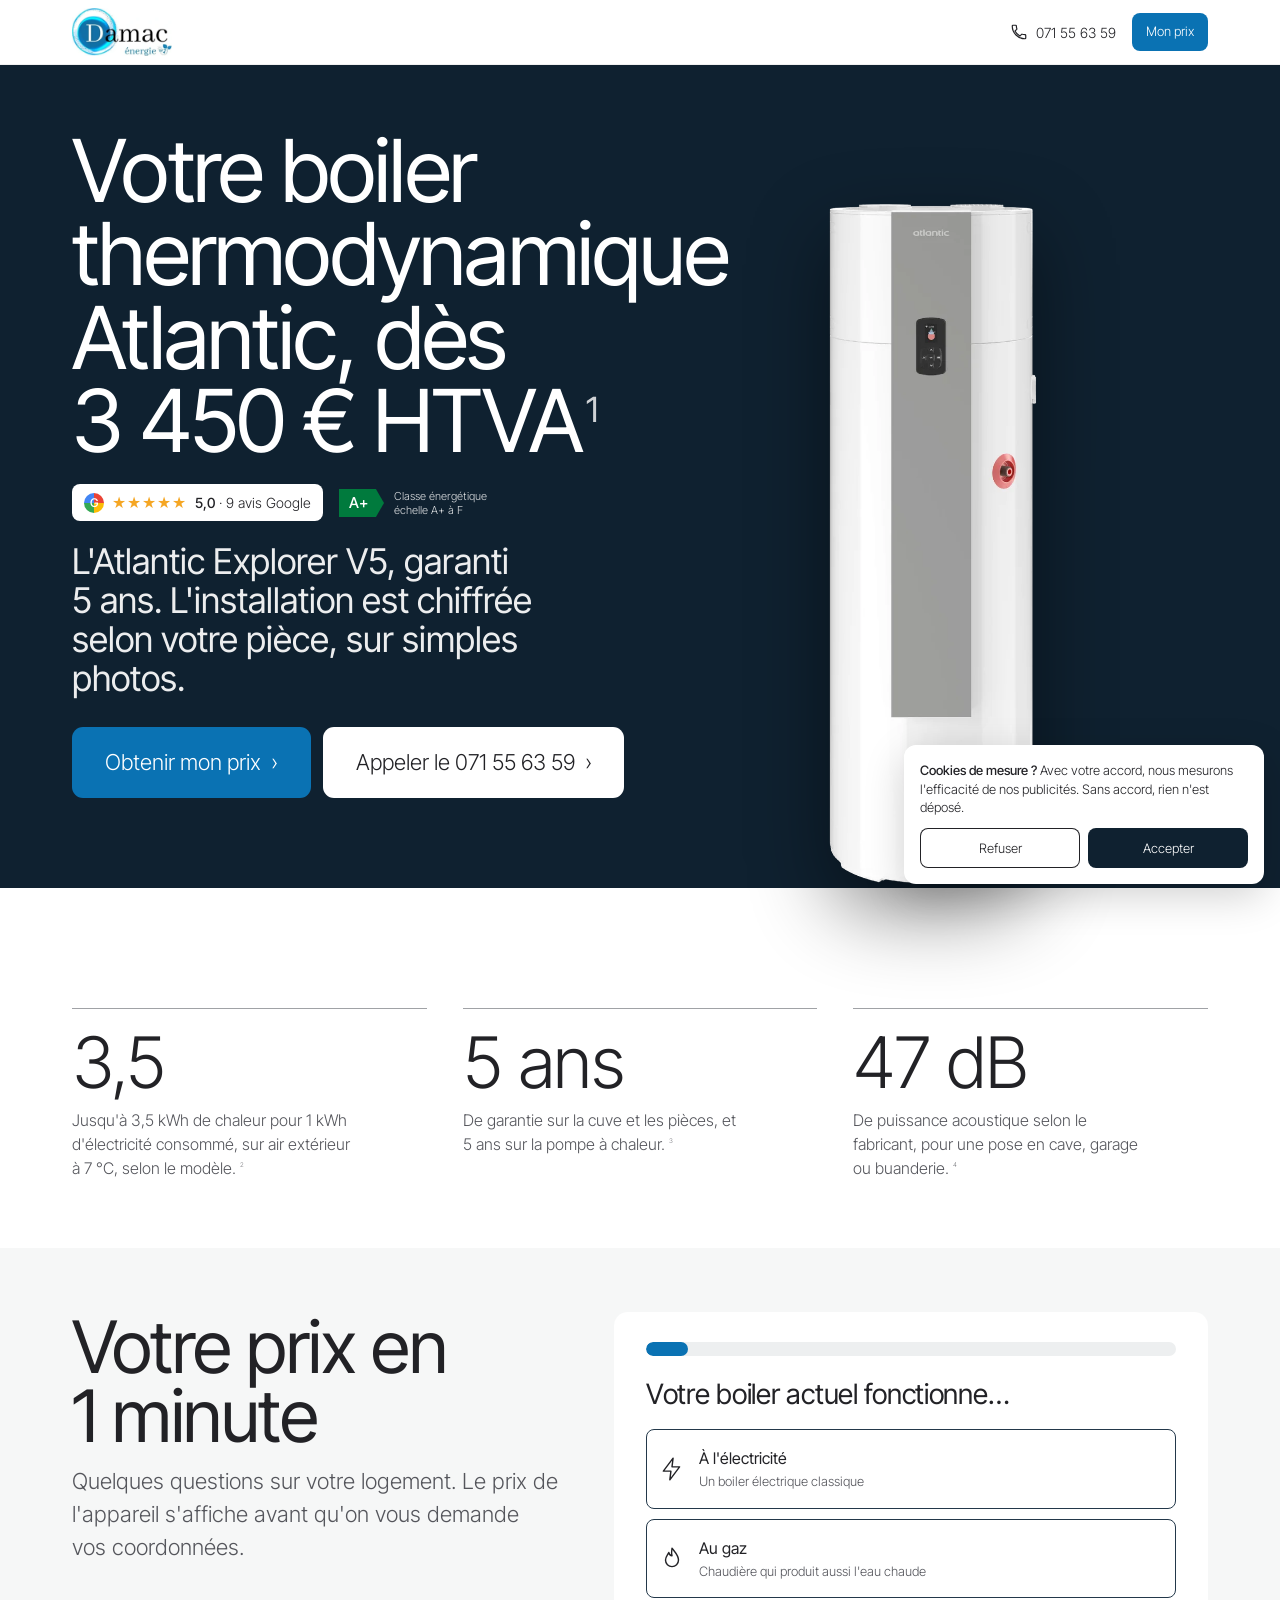
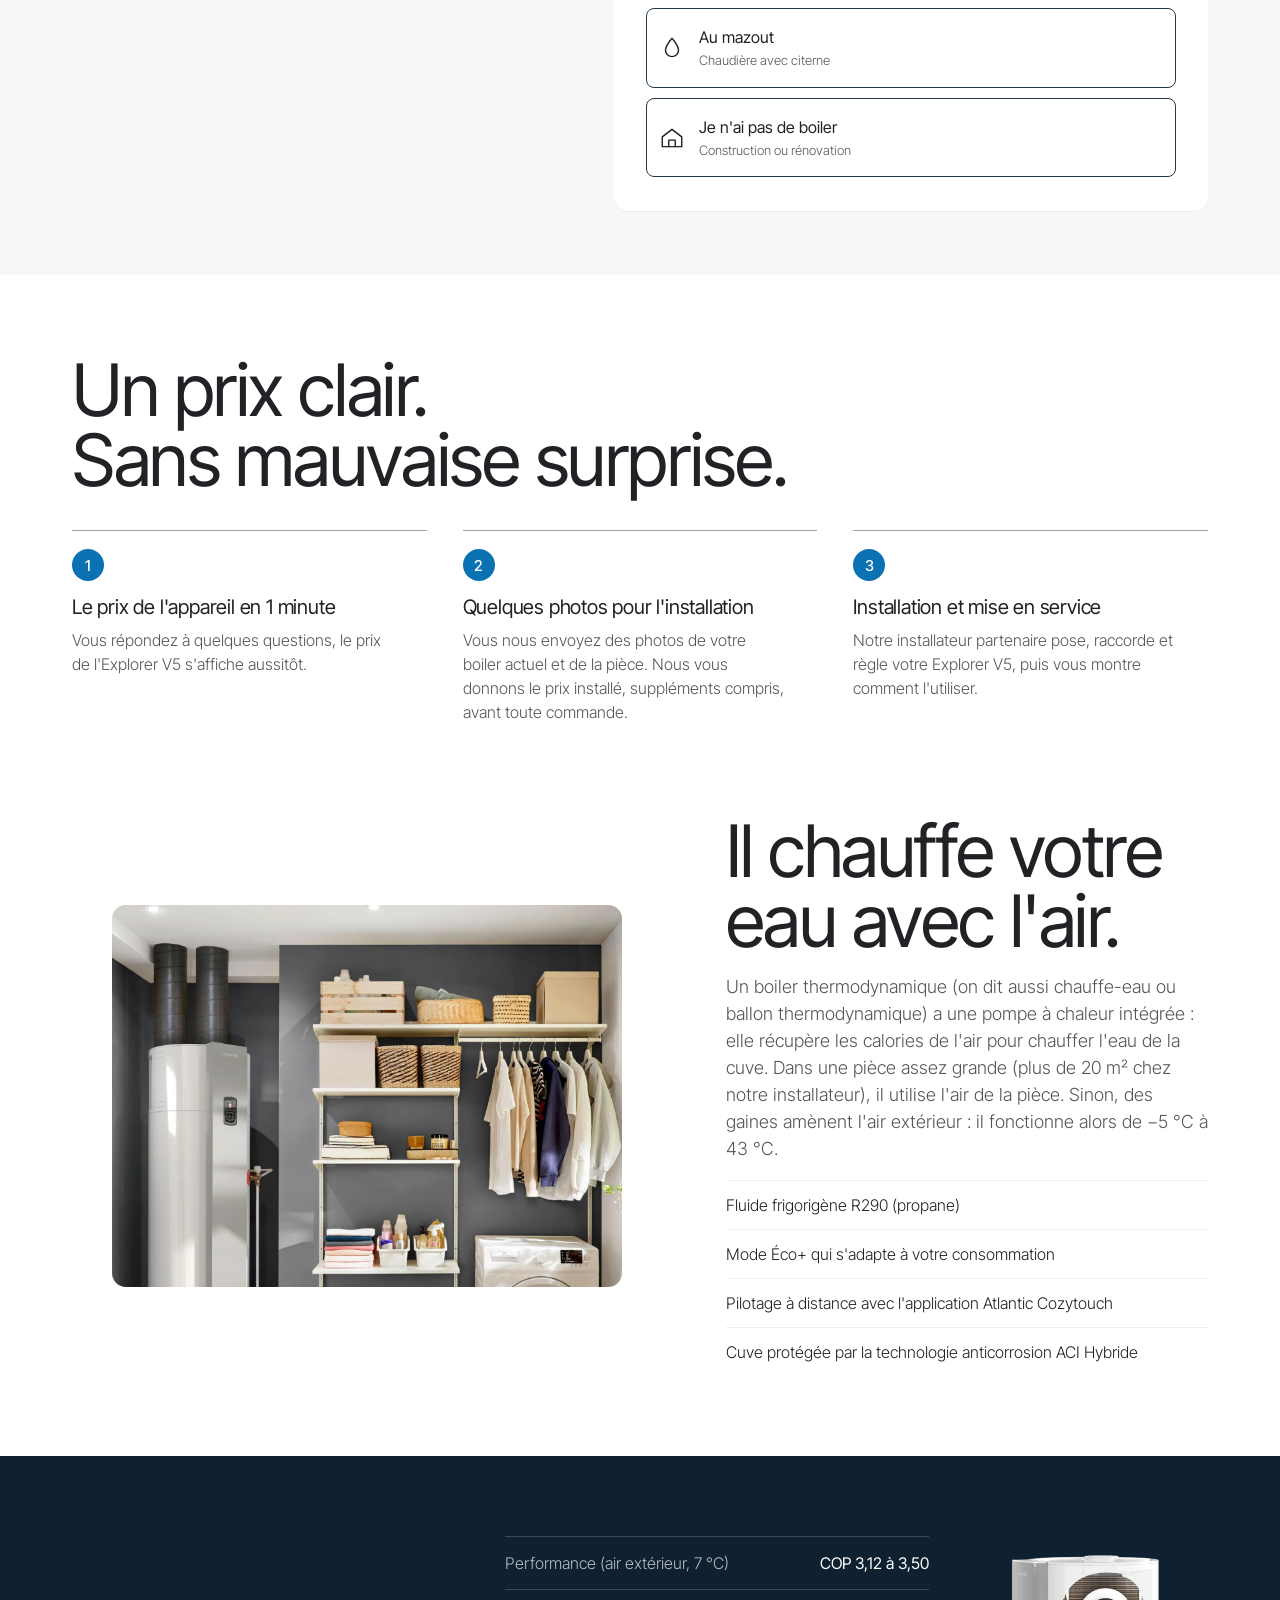
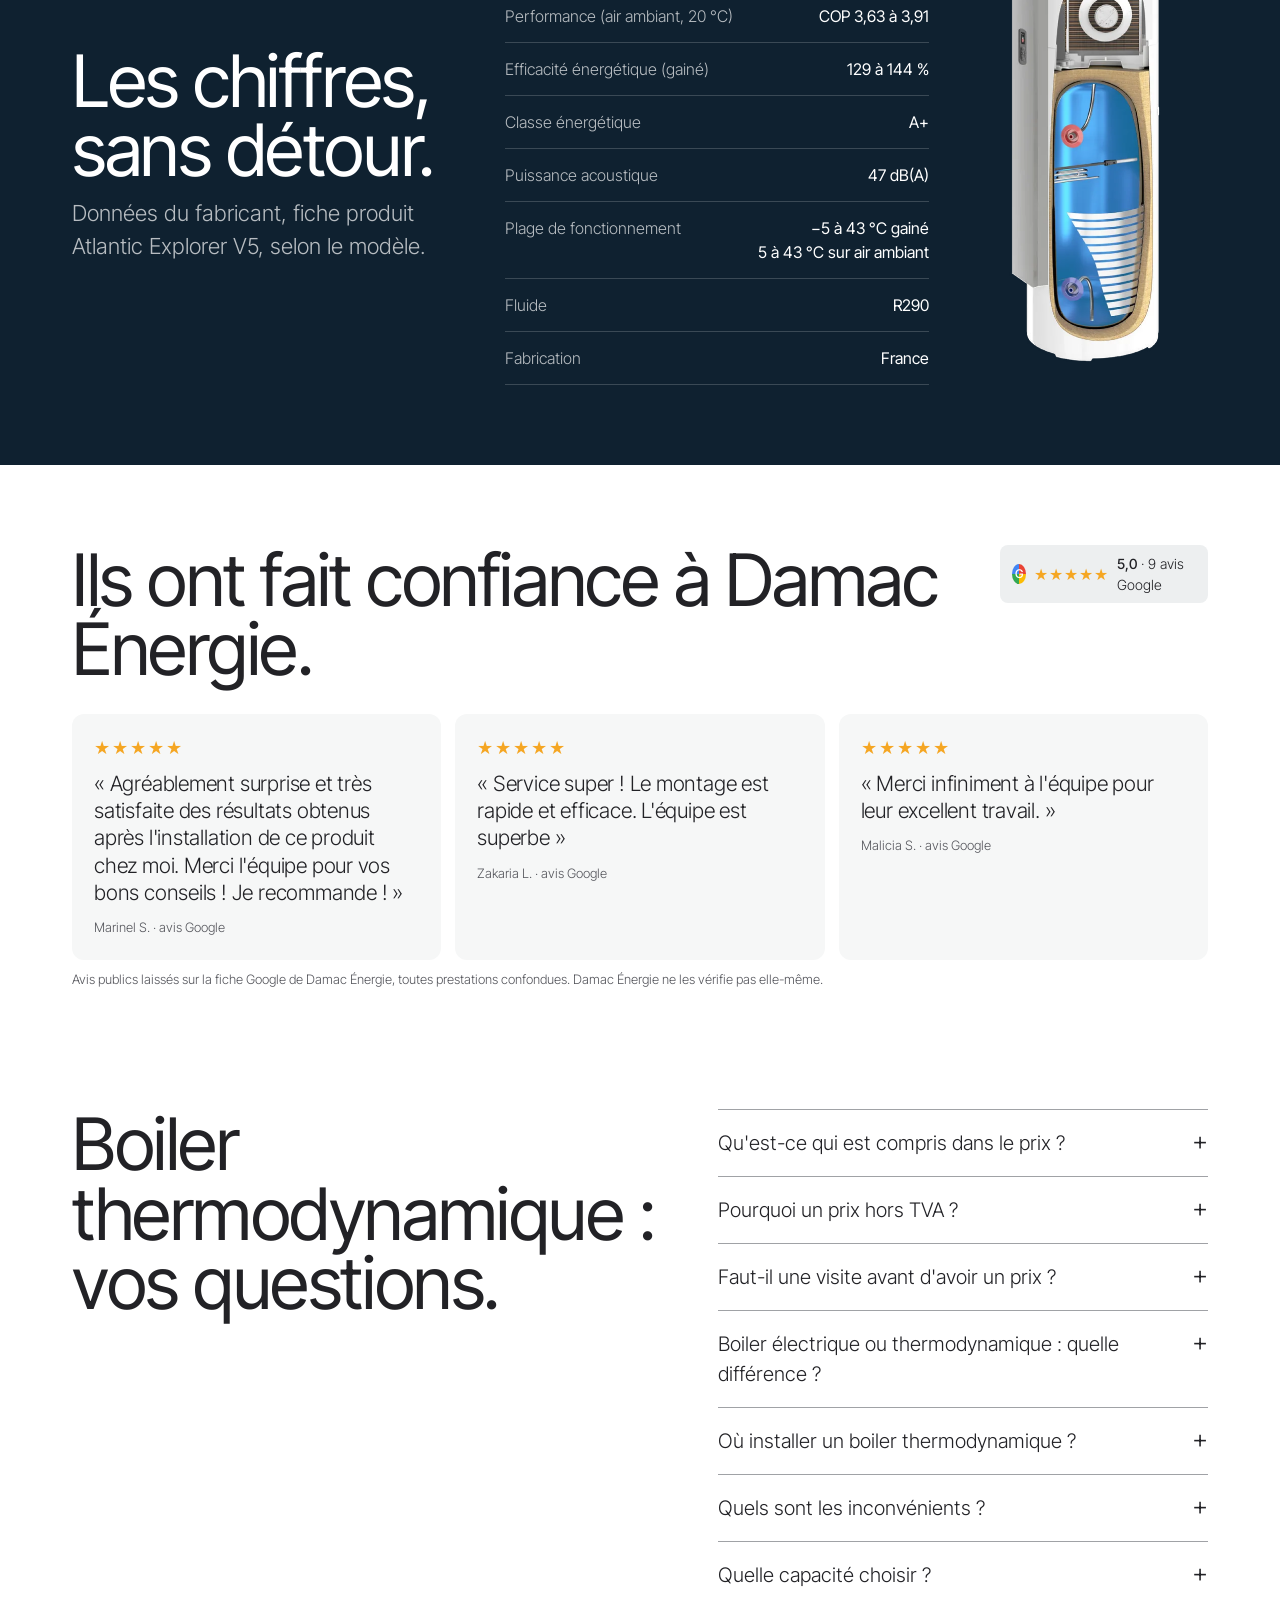
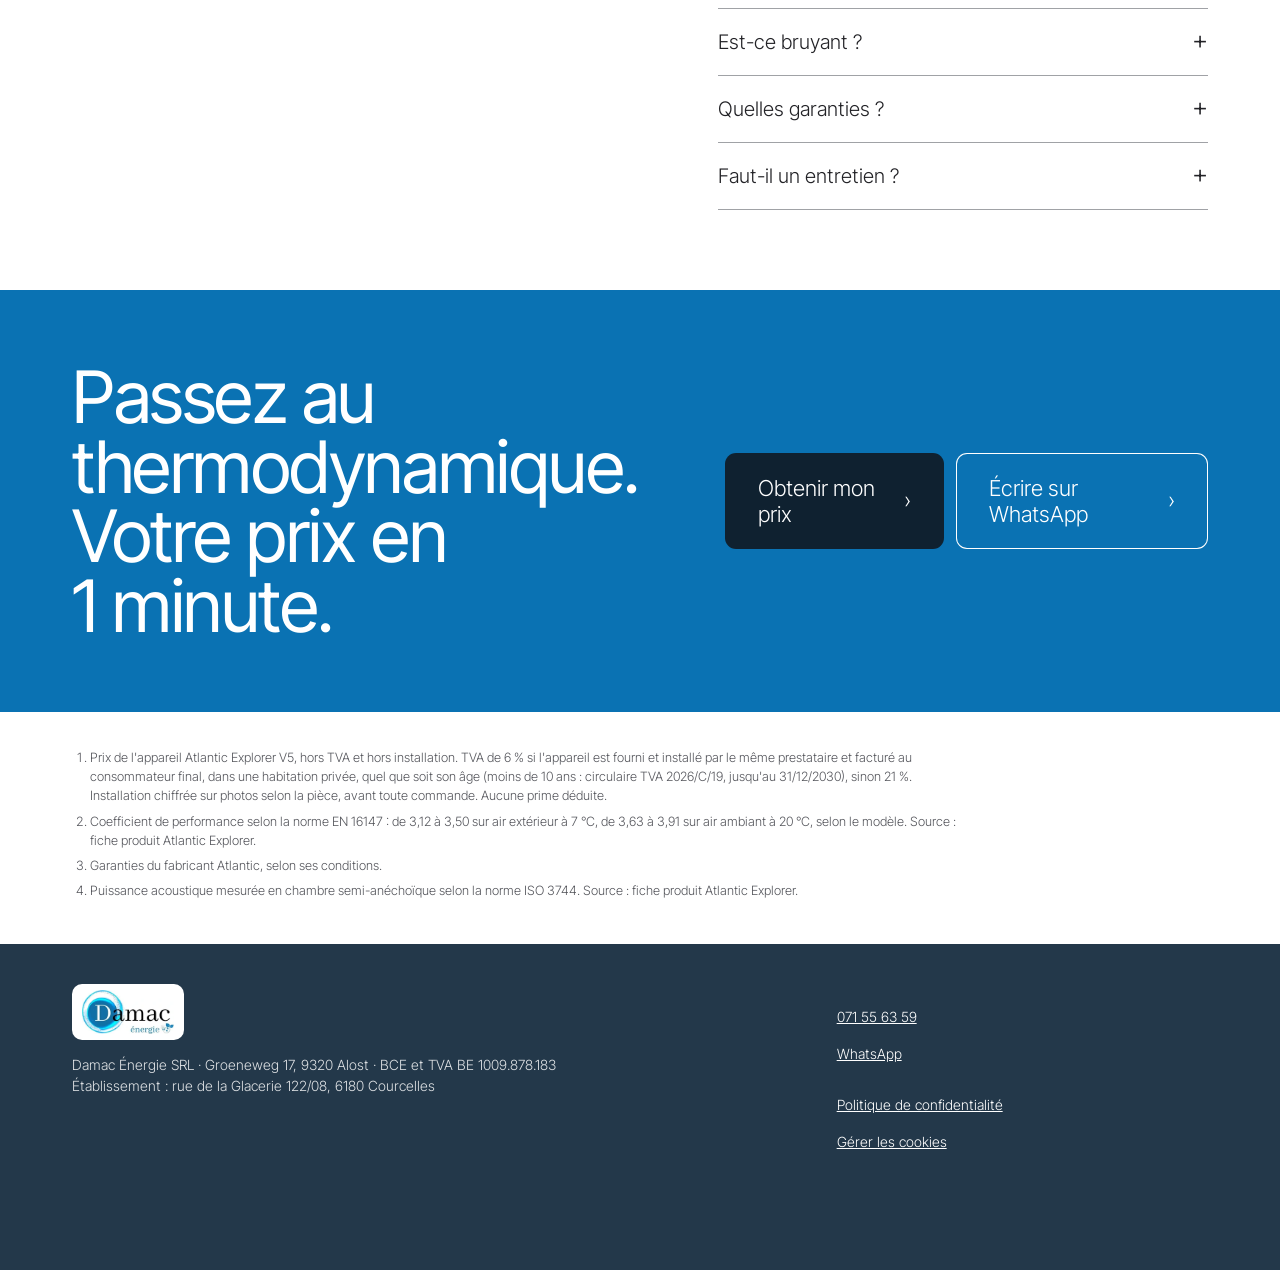
==== index.html @ dda1a7cd "Landing boiler thermodynamique Damac" ====
<!DOCTYPE html>
<html lang="fr-BE">
<head>
<meta charset="utf-8">
<meta name="viewport" content="width=device-width, initial-scale=1, viewport-fit=cover">
<title>Boiler thermodynamique Atlantic Explorer V5 : prix | Damac</title>
<meta name="description" content="Boiler thermodynamique Atlantic Explorer V5, classe A+, garanti 5 ans. Votre prix en 1 minute, installation chiffrée sur photos. Wallonie, Bruxelles.">
<meta property="og:title" content="Boiler thermodynamique Atlantic Explorer V5 : votre prix en 1 minute">
<meta property="og:description" content="Classe A+, garanti 5 ans. Installation chiffrée sur photos selon votre pièce. Wallonie et Bruxelles.">
<meta property="og:image" content="https://boiler.damac-energie.be/assets/hero-buanderie-large.jpg">
<meta property="og:type" content="website">
<meta property="og:url" content="https://boiler.damac-energie.be/">
<meta property="og:locale" content="fr_BE">
<meta property="og:site_name" content="Damac Énergie">
<meta name="twitter:card" content="summary_large_image">
<link rel="canonical" href="https://boiler.damac-energie.be/">
<meta name="theme-color" content="#0f2130">
<script type="application/ld+json">
{
  "@context": "https://schema.org",
  "@graph": [
    {
      "@type": "WebSite",
      "@id": "https://boiler.damac-energie.be/#website",
      "url": "https://boiler.damac-energie.be/",
      "name": "Damac Énergie",
      "alternateName": [
        "Damac Energie",
        "Damac"
      ],
      "inLanguage": "fr-BE",
      "publisher": {
        "@id": "https://boiler.damac-energie.be/#entreprise"
      }
    },
    {
      "@type": "WebPage",
      "@id": "https://boiler.damac-energie.be/#webpage",
      "url": "https://boiler.damac-energie.be/",
      "name": "Boiler thermodynamique Atlantic Explorer V5 : prix | Damac",
      "description": "Boiler thermodynamique Atlantic Explorer V5, classe A+, garanti 5 ans. Votre prix en 1 minute, installation chiffrée sur photos. Wallonie, Bruxelles.",
      "inLanguage": "fr-BE",
      "isPartOf": {
        "@id": "https://boiler.damac-energie.be/#website"
      },
      "about": {
        "@id": "https://boiler.damac-energie.be/#entreprise"
      },
      "primaryImageOfPage": {
        "@type": "ImageObject",
        "url": "https://boiler.damac-energie.be/assets/hero-buanderie-large.jpg",
        "width": 1600,
        "height": 1200
      },
      "dateModified": "2026-09-25"
    },
    {
      "@type": "HomeAndConstructionBusiness",
      "@id": "https://boiler.damac-energie.be/#entreprise",
      "name": "Damac Énergie",
      "legalName": "Damac Énergie SRL",
      "vatID": "BE1009878183",
      "url": "https://www.damac-energie.be/",
      "logo": "https://boiler.damac-energie.be/assets/damac-logo.webp",
      "image": "https://boiler.damac-energie.be/assets/damac-logo.webp",
      "telephone": "+32 71 55 63 59",
      "address": {
        "@type": "PostalAddress",
        "streetAddress": "Rue de la Glacerie 122/08",
        "postalCode": "6180",
        "addressLocality": "Courcelles",
        "addressRegion": "Hainaut",
        "addressCountry": "BE"
      },
      "hasMap": "https://www.google.com/maps?cid=14426788627542718822",
      "areaServed": [
        {
          "@type": "AdministrativeArea",
          "name": "Wallonie"
        },
        {
          "@type": "AdministrativeArea",
          "name": "Région de Bruxelles-Capitale"
        }
      ]
    }
  ]
}
</script>
<link rel="preconnect" href="https://fonts.googleapis.com">
<link rel="preconnect" href="https://fonts.gstatic.com" crossorigin>
<link rel="preload" as="style" href="https://fonts.googleapis.com/css2?family=Inter+Tight:wght@300;400;500&display=swap" onload="this.onload=null;this.rel='stylesheet'"><noscript><link rel="stylesheet" href="https://fonts.googleapis.com/css2?family=Inter+Tight:wght@300;400;500&display=swap"></noscript>
<link rel="preload" as="image" href="assets/explorer-v5-detoure.webp" type="image/webp">
<link rel="icon" href="favicon.ico" sizes="48x48">
<link rel="icon" type="image/png" sizes="192x192" href="assets/favicon-192.png">
<link rel="apple-touch-icon" href="assets/apple-touch-icon.png">

<!-- Google Consent Mode v2 : refus par défaut, relecture du choix avant le tag -->
<script>
  window.dataLayer = window.dataLayer || [];
  function gtag(){dataLayer.push(arguments);}
  gtag('consent','default',{ad_storage:'denied',ad_user_data:'denied',ad_personalization:'denied',analytics_storage:'denied',wait_for_update:500});
  gtag('set','url_passthrough',true);
  gtag('set','ads_data_redaction',true);
  try{ if(localStorage.getItem('damac_consent')==='granted'){
    gtag('consent','update',{ad_storage:'granted',ad_user_data:'granted',ad_personalization:'granted',analytics_storage:'granted'});
  }}catch(e){}
  gtag('js', new Date());
  gtag('config','AW-18269579591');
  gtag('config','AW-18269579591/tCw0CK3us8YcEMfSzodE',{'phone_conversion_number':'071 55 63 59'});
</script>
<script async src="https://www.googletagmanager.com/gtag/js?id=AW-18269579591"></script>

<!-- Microsoft Clarity — refus par défaut -->
<script>
  (function(c,l,a,r,i,t,y){c[a]=c[a]||function(){(c[a].q=c[a].q||[]).push(arguments)};
  t=l.createElement(r);t.async=1;t.src="https://www.clarity.ms/tag/"+i;y=l.getElementsByTagName(r)[0];y.parentNode.insertBefore(t,y);
  })(window,document,"clarity","script","xeqaxxv227");
  clarity('consentv2',{ad_Storage:'denied',analytics_Storage:'denied'});
</script>

<style>
/* Landing Damac Énergie — boiler thermodynamique Atlantic Explorer V5
   Langage visuel calqué sur la référence premium (texte léger, grands titres en graisse normale,
   produit mis en scène sur fond sombre, cartes de choix à filet fin, accent orange), code réécrit. */

:root{
  --ink:#222226;          /* texte principal */
  --ink-2:#55565c;        /* texte secondaire */
  --dark:#0f2130;         /* héros, bouton sombre : bleu nuit, accordé au logo Damac */
  --dark-2:#23384a;       /* pied de page, filets forts */
  --line:#a0a2a6;         /* filets discrets */
  --soft:#edeff0;         /* surfaces claires, piste de progression */
  --paper:#ffffff;
  --paper-2:#f6f7f7;
  --accent:#0a72b3;       /* bleu Damac, texte blanc dessus (contraste 5,2:1) */
  --accent-2:#085e94;
  --accent-light:#7fd3f7; /* cyan du logo, texte sur fond sombre */
  --tint:#eaf5fb;         /* fonds clairs bleutés */
  --tint-ink:#0b4f7a;     /* texte sur fond clair bleuté */
  --ok:#1f7a4d;
  --r:8px;
  --wrap:1200px;
  --display:"Inter Tight", "Inter", Arial, sans-serif;
  --text:"Inter Tight", Arial, sans-serif;   /* Aira n'emploie qu'une police de texte : Inter Tight = même largeur à 1 % près */
}

*{box-sizing:border-box}
html{scroll-behavior:smooth;-webkit-text-size-adjust:100%;overflow-x:clip}
body{overflow-x:clip}
body{margin:0;font-family:var(--text);font-weight:300;font-size:16px;line-height:1.5;color:var(--ink);background:var(--paper)}
img{max-width:100%;height:auto;display:block}
a{color:inherit}
h1,h2,h3{font-family:var(--display);font-weight:400;margin:0;letter-spacing:-.02em}
h1{font-size:clamp(42px,calc(24px + 4.91vw),91px);line-height:.96}   /* Aira : 42,4 px -> 91 px */
h2{font-size:clamp(38px,calc(24.2px + 3.76vw),76px);line-height:1.1}   /* Aira : 38,3 px -> 75,6 px */
h3{font-size:20px;line-height:1.25;letter-spacing:-.01em}
p{margin:0 0 12px}
b,strong{font-weight:500}
sup{font-size:.4em;vertical-align:super;line-height:0;margin-left:2px}
sup a{text-decoration:none;opacity:.8;display:inline-block;padding:6px 4px;margin:-6px -2px}
.wrap{max-width:var(--wrap);margin:0 auto;padding:0 20px}
.nowrap{white-space:nowrap}
.sr{position:absolute;width:1px;height:1px;overflow:hidden;clip:rect(0 0 0 0)}
.sous{font-size:clamp(17px,calc(14.9px + .56vw),22.5px);color:var(--ink-2);max-width:560px}
.aide{font-size:13px;color:var(--ink-2);margin:10px 0 0}
.aide--c{text-align:center}
.err{font-size:14px;color:#a32d2d;margin:10px 0 0}
[hidden]{display:none!important}

/* Bandeau d'aperçu (à retirer avant publication) */
.apercu{background:var(--tint);color:var(--tint-ink);font-size:12px;text-align:center;padding:6px 12px}

/* ---------- Boutons ---------- */
.btn{display:inline-flex;align-items:center;justify-content:center;gap:10px;min-height:48px;padding:12px 20px;border-radius:var(--r);border:0;font:inherit;font-weight:300;font-size:16px;text-decoration:none;cursor:pointer;transition:background .15s,transform .1s}
.btn:active{transform:scale(.98)}
.btn--sm{min-height:38px;padding:8px 14px;font-size:13px}
.btn--lg{line-height:1.2;min-height:clamp(56px,calc(50px + 1.6vw),72px);padding:clamp(16px,calc(13.55px + .653vw),22.5px) clamp(24px,calc(20.3px + .98vw),33.7px);font-size:clamp(16px,calc(13.55px + .653vw),22.5px);border-radius:clamp(8px,calc(6.8px + .33vw),11.25px)}   /* Aira : 16 -> 22,5 px, rayon 8 -> 11,2 */
.btn--full{width:100%}
.btn--accent{background:var(--accent);color:#fff}
.btn--accent:hover{background:var(--accent-2)}
.btn--dark{background:var(--dark);color:#fff}
.btn--dark:hover{background:#000}
.btn--line{background:transparent;color:inherit;box-shadow:inset 0 0 0 1px currentColor}
.chev{font-size:22px;line-height:0;margin-top:-2px}
.lien{background:none;border:0;padding:0;font:inherit;color:inherit;text-decoration:underline;cursor:pointer}

/* ---------- En-tête ---------- */
.nav{position:sticky;top:0;z-index:40;background:rgba(255,255,255,.96);backdrop-filter:saturate(1.4) blur(6px);border-bottom:1px solid rgba(0,0,0,.06)}
.nav__in{display:flex;align-items:center;gap:16px;height:64px}
.logo{display:flex;align-items:center;gap:10px;text-decoration:none;margin-right:auto}
.logo__mark{width:34px;height:34px;border-radius:9px;background:var(--dark);color:var(--accent);display:grid;place-items:center;font-family:var(--display);font-weight:500;font-size:18px}
.logo__txt{font-family:var(--display);font-weight:500;font-size:17px;letter-spacing:-.01em;white-space:nowrap}
.logo--clair .logo__mark{background:#fff;color:var(--dark)}
.logo__img{height:48px;width:auto}
.logo__puce{display:inline-block;background:#fff;border-radius:10px;padding:6px 10px}
.logo__puce .logo__img{height:44px}
.nav__tel{display:flex;align-items:center;gap:8px;text-decoration:none;font-size:14px;white-space:nowrap}
.btn--sm{white-space:nowrap}
@media (max-width:459px){.nav__tel span{display:none}.nav__tel{width:40px;height:40px;justify-content:center;border-radius:50%;box-shadow:inset 0 0 0 1px var(--line)}.nav__in{gap:10px}}
.nav__tel svg{width:18px;height:18px;fill:none;stroke:currentColor;stroke-width:1.6}

/* ---------- Héros (fond sombre, produit en objet) ---------- */
.hero{background:var(--dark);color:#fff;position:relative;z-index:2}
.hero__in{display:grid;grid-template-columns:1fr;gap:8px;padding-top:36px}
.hero h1{max-width:none}
.hero h1 sup a{color:#fff}
.hero__lede{font-size:clamp(22px,calc(17px + 1.44vw),39px);line-height:1.1;max-width:24ch;margin:22px 0 28px;font-weight:400;color:rgba(255,255,255,.92)}
.hero__cta{display:flex;flex-direction:column;gap:12px;max-width:420px}
.hero__img{margin:12px 0 0;position:relative;z-index:3;display:flex;justify-content:center}
.hero__img img{width:min(44vw,220px);filter:drop-shadow(0 30px 40px rgba(0,0,0,.45));margin-bottom:-110px}
.hero .btn--dark{background:#fff;color:var(--ink)}
.hero .btn--dark:hover{background:#f1f1f1}

.note-google{display:inline-flex;align-items:center;gap:8px;background:#fff;color:var(--ink);border-radius:var(--r);padding:8px 12px;font-size:14px;margin-top:22px}
.note-google__g{width:20px;height:20px;border-radius:50%;background:conic-gradient(#ea4335 0 25%,#fbbc05 0 50%,#34a853 0 75%,#4285f4 0);color:#fff;font:500 12px/20px var(--text);text-align:center}
.note-google__stars{color:#f5a623;letter-spacing:1px}
.note-google--clair{background:var(--soft)}

/* Étiquette énergie (flèche de classe + échelle) */
.badges{display:flex;flex-wrap:wrap;align-items:center;gap:10px 16px;margin-top:22px}
.badges .note-google{margin:0}
.energie{display:flex;align-items:center;gap:10px;font-size:11px;line-height:1.3;color:rgba(255,255,255,.85)}
.energie__fleche{display:inline-block;background:#007a3d;color:#fff;font:500 15px/28px var(--text);padding:0 16px 0 10px;clip-path:polygon(0 0,82% 0,100% 50%,82% 100%,0 100%)}
.energie--mini{position:static;display:inline-flex;vertical-align:middle}
.energie--mini .energie__fleche{font-size:12px;line-height:22px;padding:0 12px 0 7px}

/* ---------- Pastille et section prime (masquées automatiquement après le 30/09) ---------- */
.pastille{display:inline-flex;align-items:center;gap:8px;background:rgba(127,211,247,.12);color:var(--accent-light);border:1px solid rgba(127,211,247,.45);border-radius:999px;padding:6px 14px;font-size:13px;text-decoration:none;margin-bottom:18px}
.prime{background:var(--tint);padding:64px 0}
.prime__in{display:grid;gap:22px}
.surtitre{font-size:12px;letter-spacing:.06em;text-transform:uppercase;color:var(--tint-ink);margin-bottom:12px}
.prime .sous{margin:0 0 18px}
.coches.coches--nu{margin:0 0 22px;padding:0;border:0}
.prime .coches li{font-size:16px;margin-bottom:10px}
.offre__tva{font-size:13px;color:var(--ink-2);margin:6px 0 0}
.offre__pose{margin:6px 18px 0;padding:12px 14px;background:var(--paper-2);border-radius:8px;font-size:14px}
.offre__pose b{font-weight:400}
.supps{list-style:none;margin:6px 0 0;padding:0;font-size:13px;color:var(--tint-ink)}
.supps li{margin-top:4px}
a.note-google{text-decoration:none;transition:box-shadow .15s}
a.note-google:hover{box-shadow:0 0 0 2px var(--accent)}

/* ---------- 3 preuves ---------- */
.preuves{padding:150px 0 56px;background:var(--paper);position:relative;z-index:1}
.preuves__grid{display:grid;grid-template-columns:1fr;gap:28px}
.preuve{border-top:1px solid var(--line);padding-top:18px}
.preuve__chiffre{font-family:var(--display);font-size:clamp(44px,calc(30px + 3.2vw),76px);line-height:1;letter-spacing:-.02em;margin-bottom:10px}
.preuve p{color:var(--ink-2);max-width:32ch}

/* ---------- Questionnaire ---------- */
.quiz-sec{background:var(--paper-2);padding:64px 0}
.quiz-sec__head{margin-bottom:26px}
.quiz-sec__head .sous{margin-top:14px}
.quiz{background:#fff;border-radius:14px;padding:22px 18px 26px;max-width:640px;box-shadow:0 1px 0 rgba(0,0,0,.04)}
.quiz__top{display:flex;align-items:center;gap:14px;margin-bottom:22px}
.quiz__back{background:none;border:0;font:inherit;font-size:14px;color:var(--ink-2);cursor:pointer;padding:6px 0}
.quiz__bar{flex:1;height:14px;background:var(--soft);border-radius:999px;overflow:hidden}
.quiz__bar span{display:block;height:100%;width:8%;background:var(--accent);border-radius:999px;transition:width .35s ease}
.q{border:0;margin:0;padding:0;display:none;min-width:0}
.q.is-active{display:block;animation:entre .28s ease}
@keyframes entre{from{opacity:0;transform:translateY(8px)}to{opacity:1;transform:none}}
.q legend{font-family:var(--display);font-weight:400;font-size:28px;line-height:1.2;letter-spacing:-.01em;margin-bottom:18px;padding:0}
.opts{display:grid;gap:10px}
.opts--2{grid-template-columns:1fr 1fr}
.opts--3{grid-template-columns:1fr 1fr 1fr}
.opt{display:flex;align-items:center;gap:14px;width:100%;min-height:61px;padding:16px 12px;background:#fff;border:.8px solid var(--dark-2);border-radius:var(--r);font:inherit;font-weight:300;color:var(--ink);text-align:left;cursor:pointer;transition:background .12s,box-shadow .12s}
.opt:hover{background:var(--paper-2)}
.opt:focus-visible{outline:2px solid var(--accent);outline-offset:2px}
.opt.is-choisi{box-shadow:inset 0 0 0 2px var(--ink);background:#fffaf2}
.opt span{display:flex;flex-direction:column;gap:2px;flex:1}
.opt b{font-weight:400}
.opt small{font-size:13px;color:var(--ink-2)}
.opt--c{justify-content:center;text-align:center}
.opt--c span{align-items:center}
.ico{width:26px;height:26px;flex:none;fill:none;stroke:var(--ink);stroke-width:1.3;stroke-linejoin:round;stroke-linecap:round}
.tag{font-style:normal;font-size:12px;padding:4px 8px;border-radius:6px;background:var(--soft);color:var(--ink-2);white-space:nowrap}
.tag--ok{background:#e4f3ea;color:var(--ok)}
.champ-cp{display:flex;gap:10px;flex-wrap:wrap}
.champ-cp input{flex:1;min-width:140px}
input:not([type=checkbox]){height:56px;padding:0 16px;border:.8px solid var(--dark-2);border-radius:var(--r);font:inherit;font-size:18px;font-weight:300;color:var(--ink);background:#fff;width:100%}
input:focus{outline:2px solid var(--accent);outline-offset:1px}
.champs{display:grid;gap:14px;margin-bottom:16px}
.champs label{display:flex;flex-direction:column;gap:6px;font-size:14px;color:var(--ink-2);min-width:0}
.facult{color:var(--ink-2)}
.case{flex-direction:row!important;align-items:flex-start;gap:10px!important;font-size:13px!important}
.case input{margin-top:2px;width:18px;height:18px;flex:none;accent-color:var(--ink)}
.hp{position:absolute;left:-9999px;width:1px;height:1px}

/* Carte prix (résultat) */
.offre{border:.8px solid var(--dark-2);border-radius:12px;overflow:hidden}
.offre__badge{display:block;background:var(--ink);color:#fff;text-align:center;font-size:13px;letter-spacing:.04em;padding:8px}
.offre__corps{display:grid;grid-template-columns:1fr;gap:10px;padding:18px 18px 6px}
.offre__corps img{display:none}
.offre h3{font-size:17px;margin-bottom:6px}
.offre__prix{font-family:var(--display);font-size:clamp(34px,10vw,44px);line-height:1.05;letter-spacing:-.02em;white-space:nowrap}
.offre__prix small{font-size:16px;color:var(--ink-2)}
.offre__htva{font-size:13px;color:var(--ink-2);margin-top:6px;display:flex;align-items:center;gap:8px;flex-wrap:wrap}
.offre__supp{font-size:13px;background:var(--tint);border-radius:6px;padding:8px 10px;margin:10px 0 0}
.coches{list-style:none;margin:10px 18px 18px;padding:14px 0 0;border-top:1px solid var(--soft)}
.coches li{position:relative;padding-left:26px;margin-bottom:8px;font-size:15px}
.coches li::before{content:"";position:absolute;left:2px;top:6px;width:12px;height:7px;border-left:1.6px solid var(--ok);border-bottom:1.6px solid var(--ok);transform:rotate(-45deg)}
.offre .btn--full{width:calc(100% - 36px);margin:0 18px;padding-left:14px;padding-right:14px}
.offre .btn--full{white-space:normal;text-align:center}
.offre .aide{padding:0 18px 18px}

/* ---------- Étapes ---------- */
.etapes-sec{padding:80px 0}
.etapes{list-style:none;margin:36px 0 0;padding:0;display:grid;gap:28px}
.etapes li{border-top:1px solid var(--line);padding-top:18px}
.etapes__n{display:inline-grid;place-items:center;width:32px;height:32px;border-radius:50%;background:var(--accent);color:#fff;font:500 15px/1 var(--display);margin-bottom:14px}
.etapes h3{margin-bottom:8px}
.etapes p{color:var(--ink-2);max-width:36ch}

/* ---------- Produit en situation ---------- */
.situ{padding:0 0 80px}
.situ__in{display:grid;gap:28px}
.situ__img img{border-radius:14px;width:100%}
.situ__txt p{font-size:18px;color:var(--ink-2);margin:18px 0}
.liste{list-style:none;padding:0;margin:0}
.liste li{border-top:1px solid var(--soft);padding:12px 0;font-size:16px}

/* ---------- Caractéristiques ---------- */
.carac{background:var(--dark);color:#fff;padding:80px 0;overflow:hidden}
.carac .sous{color:rgba(255,255,255,.7);margin-top:12px}
.carac__in{display:grid;gap:28px}
.specs{margin:0;display:grid;grid-template-columns:1fr;border-top:1px solid rgba(255,255,255,.18)}
.specs div{display:flex;justify-content:space-between;gap:16px;padding:14px 0;border-bottom:1px solid rgba(255,255,255,.18)}
.specs dt{color:rgba(255,255,255,.7)}
.specs dd{margin:0;font-weight:400;text-align:right}
.carac__coupe{margin:0;display:flex;justify-content:center}
.carac__coupe img{width:min(55vw,260px)}

/* ---------- Avis ---------- */
.avis{padding:80px 0}
.avis__head{display:flex;flex-direction:column;gap:18px;margin-bottom:30px}
.avis__head .note-google{margin:0;align-self:flex-start}
.avis__grid{display:grid;gap:14px}
.avi{margin:0;background:var(--paper-2);border-radius:12px;padding:22px}
.avi__stars{color:#f5a623;letter-spacing:2px;margin-bottom:10px}
.avi p{font-family:var(--display);font-size:21px;line-height:1.3;letter-spacing:-.01em}
.avi footer{font-size:13px;color:var(--ink-2)}

/* ---------- FAQ ---------- */
.faq{padding:40px 0 80px}
.faq__in{display:grid;gap:26px}
.faq__list details{border-top:1px solid var(--line);padding:18px 0}
.faq__list details:last-child{border-bottom:1px solid var(--line)}
.faq__list summary{font-family:var(--display);font-size:20px;cursor:pointer;list-style:none;display:flex;justify-content:space-between;gap:16px}
.faq__list summary::-webkit-details-marker{display:none}
.faq__list summary::after{content:"+";font-weight:300;font-size:26px;line-height:1}
.faq__list details[open] summary::after{content:"−"}
.faq__list p{color:var(--ink-2);margin:12px 0 0;max-width:62ch}

/* ---------- Dernier appel ---------- */
.exc{background:var(--dark);color:#fff;padding:56px 0}
.exc__in{display:grid;gap:18px}
.exc .surtitre{color:var(--accent-light)}
.exc h2{color:#fff;margin:0}
.exc .sous{color:rgba(255,255,255,.88);margin:0 0 14px}
.exc sup a{color:rgba(255,255,255,.88)}
.exc__chiffre{font-family:var(--display);font-weight:400;font-size:clamp(64px,calc(30px + 6vw),91px);line-height:1;letter-spacing:-.03em;margin:26px 0 8px;color:#fff}
.exc__legende{font-size:14px;color:rgba(255,255,255,.75);margin:0}
.exc__cta{display:flex;flex-direction:column;gap:12px;max-width:420px}
.exc .btn--dark{background:#fff;color:var(--ink)}
.exc .btn--dark:hover{background:#f1f1f1}
.exc__prime{background:rgba(127,211,247,.10);border:1px solid rgba(127,211,247,.4);border-radius:10px;padding:12px 14px;font-size:14px;margin:0 0 20px;color:#fff}
.offre__promo{display:inline-block;background:var(--tint);color:var(--tint-ink);border-radius:6px;padding:4px 10px;font-size:13px;font-weight:500;margin:6px 0 4px}
.final .surtitre{color:#d4effc}
.final{background:var(--accent);color:#fff;padding:72px 0}
.final__in{display:grid;gap:26px}
.final .btn--accent{background:var(--dark);color:#fff}
.final .btn--accent:hover{background:#000}

/* ---------- Notes ---------- */
.notes{padding:36px 0 44px}
.notes ol{margin:0;padding-left:18px;font-size:12.8px;color:var(--ink-2);display:grid;gap:6px;max-width:900px}

/* ---------- Pied ---------- */
.pied{background:var(--dark-2);color:rgba(255,255,255,.85);padding:40px 0 110px;font-size:14px}
.pied__in{display:grid;gap:22px}
.pied p{margin:14px 0 0}
.pied a,.pied .lien{color:#fff;display:inline-block;padding:8px 0}

/* ---------- Barre mobile + cookies ---------- */
.barre{position:fixed;left:0;right:0;bottom:0;z-index:50;display:grid;grid-template-columns:1fr 1fr;gap:10px;padding:10px 14px calc(10px + env(safe-area-inset-bottom));background:rgba(255,255,255,.97);border-top:1px solid rgba(0,0,0,.08);transform:translateY(110%);transition:transform .25s}
.barre.is-on{transform:none}
.cookie{position:relative;z-index:45;display:flex;flex-wrap:wrap;align-items:center;gap:8px 12px;background:var(--tint);border-bottom:1px solid rgba(0,0,0,.08);padding:10px 16px;font-size:12.5px;line-height:1.4}
.cookie p{margin:0;flex:1 1 220px}
.cookie__btns{display:flex;gap:8px}
.cookie .btn{min-height:40px;padding:6px 16px;font-size:13px}

/* ---------- Tablette et bureau ---------- */
@media (min-width:760px){
  h2{line-height:.96}
  .wrap{padding:0 32px}
  .hero__cta{flex-direction:row;max-width:none}
  .preuves__grid{grid-template-columns:repeat(3,1fr);gap:36px}
  .quiz{padding:30px 32px 34px}
  .offre__corps{grid-template-columns:64px 1fr;gap:16px;align-items:center}
  .offre__corps img{display:block;width:64px}
  .etapes{grid-template-columns:repeat(3,1fr);gap:36px}
  .avis__grid{grid-template-columns:repeat(3,1fr)}
  .avis__head{flex-direction:row;justify-content:space-between;align-items:flex-end}
  .pied__in{grid-template-columns:2fr 1fr}
  .barre{display:none}
  .cookie{position:fixed;left:auto;right:16px;bottom:16px;max-width:360px;display:block;background:#fff;border:0;border-radius:12px;padding:16px;box-shadow:0 12px 40px rgba(0,0,0,.18);font-size:13px}
  .cookie p{margin:0 0 12px}
  .cookie__btns{display:grid;grid-template-columns:1fr 1fr}
}
@media (min-width:1024px){
  .hero__in{grid-template-columns:1.15fr .85fr;align-items:center;padding-top:64px;padding-bottom:0}
  .hero__txt{padding-bottom:90px}
  .hero__img img{width:270px;margin-bottom:-60px}
  .hero h1{max-width:13ch}
  .preuves{padding-top:120px}
  .prime__in{grid-template-columns:1fr 1fr;gap:64px;align-items:start}
  .quiz-sec .wrap{display:grid;grid-template-columns:.9fr 1.1fr;gap:56px;align-items:start}
  .quiz-sec__head{position:sticky;top:100px}
  .situ__in{grid-template-columns:1.1fr .9fr;align-items:center;gap:64px}
  .carac__in{grid-template-columns:1fr 1.1fr .6fr;align-items:center;gap:48px}
  .faq__in{grid-template-columns:.8fr 1.2fr;gap:64px}
  .final__in{grid-template-columns:1.3fr 1fr;align-items:center}
  .exc__in{grid-template-columns:1fr 1fr;gap:64px;align-items:start}
  .final .hero__cta{justify-content:flex-end}
}
@media (prefers-reduced-motion:reduce){*{animation:none!important;transition:none!important;scroll-behavior:auto!important}}
.toast{position:fixed;left:50%;bottom:24px;transform:translateX(-50%);z-index:60;background:var(--dark);color:#fff;padding:14px 20px;border-radius:10px;box-shadow:0 12px 40px rgba(0,0,0,.25);font-size:17px;max-width:calc(100% - 32px)}
.toast b{font-weight:500;white-space:nowrap}

</style>
</head>
<body>
<!-- Bandeau cookies : en haut dans le flux sur mobile, carte en bas à droite sur ordinateur -->
<div class="cookie" id="cookie" role="dialog" aria-labelledby="cookie-t">
  <p id="cookie-t"><b>Cookies de mesure&nbsp;?</b> Avec votre accord, nous mesurons l'efficacité de nos publicités. Sans accord, rien n'est déposé.</p>
  <div class="cookie__btns">
    <button type="button" class="btn btn--line" id="cookie-no">Refuser</button>
    <button type="button" class="btn btn--dark" id="cookie-ok">Accepter</button>
  </div>
</div>
<script>try{if(localStorage.getItem("damac_consent"))document.getElementById("cookie").hidden=true}catch(e){}</script>


<!-- ============ En-tête ============ -->
<header class="nav">
  <div class="wrap nav__in">
    <a class="logo" href="#haut" aria-label="Damac Énergie, retour en haut">
      <img class="logo__img" src="assets/damac-logo.webp" alt="Damac Énergie" width="250" height="120">
    </a>
    <a class="nav__tel" href="tel:+3271556359" aria-label="Appeler le 071 55 63 59"><svg viewBox="0 0 24 24" aria-hidden="true"><path d="M6.6 10.8a15.1 15.1 0 0 0 6.6 6.6l2.2-2.2c.3-.3.7-.4 1-.2 1.1.4 2.3.6 3.6.6.6 0 1 .4 1 1V20c0 .6-.4 1-1 1A17 17 0 0 1 3 4c0-.6.4-1 1-1h3.5c.6 0 1 .4 1 1 0 1.3.2 2.5.6 3.6.1.3 0 .7-.2 1l-2.3 2.2z"/></svg><span>071 55 63 59</span></a>
    <a class="btn btn--accent btn--sm" href="#prix" data-scroll="prix">Mon prix</a>
  </div>
</header>

<main id="haut">

<!-- ============ Héros ============ -->
<section class="hero">
  <div class="wrap hero__in">
    <div class="hero__txt">
      <a class="pastille js-promo" href="#offre-exceptionnelle">Offre exceptionnelle&nbsp;: plus que quelques jours <span aria-hidden="true">›</span></a>
      <h1>Votre boiler thermodynamique Atlantic, dès <span class="nowrap"><span class="js-prix">3 000 €</span> HTVA</span><sup><a href="#n1">1</a></sup></h1>
      <div class="badges">
        <a class="note-google" href="https://www.google.com/maps?cid=14426788627542718822" target="_blank" rel="noopener" aria-label="Voir les avis Google de Damac Énergie (nouvel onglet)"><span class="note-google__g" aria-hidden="true">G</span><span class="note-google__stars" aria-hidden="true">★★★★★</span><span><b class="js-note">5,0</b> · <span class="js-nb-avis">9</span> avis Google</span></a>
        <div class="energie" aria-label="Classe énergétique A+, sur une échelle de A+ à F"><span class="energie__fleche">A+</span><span>Classe énergétique<br>échelle A+ à F</span></div>
      </div>
      <p class="hero__lede">L'Atlantic Explorer V5, garanti 5&nbsp;ans. L'installation est chiffrée selon votre pièce, sur simples photos.</p>
      <div class="hero__cta">
        <a class="btn btn--accent btn--lg" href="#prix" data-scroll="prix">Obtenir mon prix <span class="chev" aria-hidden="true">›</span></a>
        <a class="btn btn--dark btn--lg" href="tel:+3271556359">Appeler le 071 55 63 59 <span class="chev" aria-hidden="true">›</span></a>
      </div>
    </div>
    <figure class="hero__img">
      <picture>
        <source srcset="assets/explorer-v5-detoure.webp" type="image/webp">
        <img src="assets/explorer-v5-detoure.webp" alt="Chauffe-eau thermodynamique Atlantic Explorer V5" width="520" height="1353" fetchpriority="high">
      </picture>
    </figure>
  </div>
</section>

<!-- ============ 3 preuves ============ -->
<section class="preuves">
  <div class="wrap preuves__grid">
    <div class="preuve">
      <div class="preuve__chiffre">3,5</div>
      <p>Jusqu'à 3,5&nbsp;kWh de chaleur pour 1&nbsp;kWh d'électricité consommé, sur air extérieur à 7&nbsp;°C, selon le modèle.<sup><a href="#n2">2</a></sup></p>
    </div>
    <div class="preuve">
      <div class="preuve__chiffre">5 ans</div>
      <p>De garantie sur la cuve et les pièces, et 5&nbsp;ans sur la pompe à chaleur.<sup><a href="#n3">3</a></sup></p>
    </div>
    <div class="preuve">
      <div class="preuve__chiffre">47 dB</div>
      <p>De puissance acoustique selon le fabricant, pour une pose en cave, garage ou buanderie.<sup><a href="#n4">4</a></sup></p>
    </div>
  </div>
</section>

<!-- ============ Offre exceptionnelle (texte Damac 25/09) : retirée automatiquement après le 30/09 23h59 ============ -->
<section class="exc js-promo" id="offre-exceptionnelle">
  <div class="wrap exc__in">
    <div>
      <p class="surtitre">Offre exceptionnelle</p>
      <h2>Plus que quelques jours&nbsp;!</h2>
      <p class="exc__chiffre"><span class="js-prix">3 000 €</span></p>
      <p class="exc__legende">HTVA, hors installation, jusqu'au 30 septembre. Ensuite 3 450 € HTVA.<sup><a href="#n1">1</a></sup></p>
    </div>
    <div>
      <p class="sous">Profitez de votre boiler thermodynamique Atlantic à partir de 3 000 € HTVA pendant ces derniers jours, jusqu'à la fin du régime actuel des primes. Après cette période, le prix passera à 3 450 € HTVA.</p>
      <p class="exc__prime js-prime"><b>Prime Habitation&nbsp;:</b> seulement si tout est bouclé avant le 30 septembre à minuit&nbsp;: travaux terminés, facture entièrement payée et dossier complet introduit. Un devis signé ne suffit pas. Le plus sûr&nbsp;: appelez-nous, nous vérifions avec vous.</p>
      <div class="exc__cta">
        <a class="btn btn--accent btn--lg" href="#prix" data-scroll="prix">Ne tardez pas&nbsp;: demandez votre prix <span class="chev" aria-hidden="true">›</span></a>
        <a class="btn btn--dark btn--lg" href="tel:+3271556359">Appeler le 071 55 63 59 <span class="chev" aria-hidden="true">›</span></a>
      </div>
    </div>
  </div>
</section>

<!-- ============ Prime : affichée jusqu'au 30/09 23h59, puis masquée automatiquement ============ -->
<section class="prime js-prime" id="prime">
  <div class="wrap prime__in">
    <div>
      <p class="surtitre">Prime Habitation · Wallonie</p>
      <h2>Déjà un audit logement&nbsp;? Il vous reste jusqu'au 30 septembre.</h2>
    </div>
    <div>
      <p class="sous">Le chauffe-eau thermodynamique peut encore être primé selon vos revenus<sup><a href="#n5">5</a></sup>, mais seulement si <b>tout est bouclé avant le 30 septembre à minuit</b>. Un simple devis signé ne suffit pas.</p>
      <ul class="coches coches--nu">
        <li>Un audit logement enregistré <b>avant</b> les travaux</li>
        <li>Une installation sur l'air extérieur (gainée)&nbsp;: l'air ambiant n'est pas primé</li>
        <li>Un installateur certifié</li>
        <li>Les travaux terminés, la facture <b>entièrement payée</b> et le dossier complet introduit avant le 30 septembre à minuit</li>
      </ul>
      <div class="exc__cta"><a class="btn btn--dark btn--lg" href="tel:+3271556359">Appeler pour vérifier&nbsp;: 071 55 63 59 <span class="chev" aria-hidden="true">›</span></a><a class="btn btn--line btn--lg" href="#prix" data-scroll="prix">Vérifier en ligne <span class="chev" aria-hidden="true">›</span></a></div>
      <p class="aide">La prime est accordée par la Région wallonne&nbsp;; nous ne pouvons pas la garantir. Pas de prime à Bruxelles en 2026.</p>
    </div>
  </div>
</section>

<!-- ============ Questionnaire (1re question visible sans clic) ============ -->
<section class="quiz-sec" id="prix">
  <div class="wrap">
    <div class="quiz-sec__head">
      <h2>Votre prix en 1&nbsp;minute</h2>
      <p class="sous">Quelques questions sur votre logement. Le prix de l'appareil s'affiche avant qu'on vous demande vos coordonnées.</p>
    </div>

    <form class="quiz" id="lead-form" data-produit="Boiler thermodynamique Atlantic Explorer V5" novalidate>
      <div class="quiz__top">
        <button type="button" class="quiz__back" id="quiz-back" hidden aria-label="Question précédente">‹ Retour</button>
        <div class="quiz__bar" role="progressbar" aria-valuemin="0" aria-valuemax="100" aria-valuenow="0" aria-label="Progression"><span id="quiz-fill"></span></div>
      </div>

      <fieldset class="q is-active" data-key="boiler_actuel">
        <legend>Votre boiler actuel fonctionne…</legend>
        <div class="opts">
          <button type="button" class="opt" data-value="Électrique"><svg class="ico" viewBox="0 0 24 24" aria-hidden="true"><path d="M13 2 4 14h7l-1 8 9-12h-7z"/></svg><span><b>À l'électricité</b><small>Un boiler électrique classique</small></span></button>
          <button type="button" class="opt" data-value="Gaz"><svg class="ico" viewBox="0 0 24 24" aria-hidden="true"><path d="M12 2c3 4 6 6.5 6 11a6 6 0 0 1-12 0c0-3 2-5 3-7 .5 2 1.5 3 3 3-1-3 0-5 0-7z"/></svg><span><b>Au gaz</b><small>Chaudière qui produit aussi l'eau chaude</small></span></button>
          <button type="button" class="opt" data-value="Mazout"><svg class="ico" viewBox="0 0 24 24" aria-hidden="true"><path d="M12 3s6 7 6 11a6 6 0 0 1-12 0c0-4 6-11 6-11z"/></svg><span><b>Au mazout</b><small>Chaudière avec citerne</small></span></button>
          <button type="button" class="opt" data-value="Pas de boiler"><svg class="ico" viewBox="0 0 24 24" aria-hidden="true"><path d="M3 11 12 4l9 7v9H3z"/><path d="M9 20v-6h6v6"/></svg><span><b>Je n'ai pas de boiler</b><small>Construction ou rénovation</small></span></button>
        </div>
      </fieldset>

      <fieldset class="q" data-key="emplacement">
        <legend>Où installer le nouveau boiler&nbsp;?</legend>
        <div class="opts">
          <button type="button" class="opt" data-value="Même emplacement"><svg class="ico" viewBox="0 0 24 24" aria-hidden="true"><path d="M20 6 9 17l-5-5"/></svg><span><b>À la même place</b><small>Le cas le plus courant</small></span><em class="tag tag--ok">Le plus simple</em></button>
          <button type="button" class="opt" data-value="Autre pièce" data-supp="Déplacement dans une autre pièce"><svg class="ico" viewBox="0 0 24 24" aria-hidden="true"><path d="M5 12h14M13 6l6 6-6 6"/></svg><span><b>Dans une autre pièce</b><small>Raccordements supplémentaires</small></span><em class="tag">Supplément</em></button>
        </div>
      </fieldset>

      <fieldset class="q" data-key="surface">
        <legend>La pièce fait…</legend>
        <div class="opts">
          <button type="button" class="opt" data-value="Plus de 20 m²"><svg class="ico" viewBox="0 0 24 24" aria-hidden="true"><rect x="3" y="3" width="18" height="18" rx="2"/></svg><span><b>Plus de 20&nbsp;m²</b><small>Il fonctionne sur l'air de la pièce</small></span><em class="tag tag--ok">Le plus simple</em></button>
          <button type="button" class="opt" data-value="Moins de 20 m²" data-supp="Pièce de moins de 20 m² : gaines vers l'extérieur et carottages"><svg class="ico" viewBox="0 0 24 24" aria-hidden="true"><rect x="7" y="7" width="10" height="10" rx="2"/></svg><span><b>Moins de 20&nbsp;m²</b><small>Gaines vers l'extérieur&nbsp;: percements nécessaires</small></span><em class="tag">Supplément</em></button>
          <button type="button" class="opt" data-value="Surface inconnue"><svg class="ico" viewBox="0 0 24 24" aria-hidden="true"><circle cx="12" cy="12" r="9"/><path d="M9.5 9.5a2.5 2.5 0 1 1 3.5 2.3c-.6.3-1 .8-1 1.5M12 17h.01"/></svg><span><b>Je ne sais pas</b><small>Vos photos nous le diront</small></span></button>
        </div>
      </fieldset>

      <fieldset class="q" data-key="personnes">
        <legend>Combien êtes-vous à la maison&nbsp;?</legend>
        <div class="opts opts--3">
          <button type="button" class="opt opt--c" data-value="1-2 personnes"><span><b>1 ou 2</b></span></button>
          <button type="button" class="opt opt--c" data-value="3-4 personnes"><span><b>3 ou 4</b></span></button>
          <button type="button" class="opt opt--c" data-value="5 personnes ou plus"><span><b>5 et plus</b></span></button>
        </div>
        <p class="aide">Pour vous conseiller la capacité adaptée à votre foyer.</p>
      </fieldset>

      <fieldset class="q js-prime" data-key="audit">
        <legend>Avez-vous déjà un audit logement enregistré&nbsp;?</legend>
        <div class="opts">
          <button type="button" class="opt" data-value="Audit logement : oui"><span><b>Oui</b><small>La prime est peut-être encore possible</small></span></button>
          <button type="button" class="opt" data-value="Audit logement : non"><span><b>Non</b></span></button>
          <button type="button" class="opt" data-value="Audit logement : ne sait pas"><span><b>Je ne sais pas</b></span></button>
        </div>
      </fieldset>

      <fieldset class="q" data-key="code_postal">
        <legend>Le code postal du logement</legend>
        <div class="champ-cp">
          <input id="cp" name="code_postal" inputmode="numeric" autocomplete="postal-code" maxlength="4" placeholder="6000" aria-describedby="cp-aide">
          <button type="button" class="btn btn--accent btn--lg" id="voir-prix">Voir mon prix <span class="chev" aria-hidden="true">›</span></button>
        </div>
        <p class="aide" id="cp-aide">Nous intervenons en Wallonie et à Bruxelles.</p>
        <p class="err" id="cp-err" role="alert" hidden></p>
      </fieldset>

      <!-- Résultat : le prix de l'appareil AVANT les coordonnées -->
      <fieldset class="q q--prix" data-key="resultat">
        <legend class="sr">Votre prix</legend>
        <div class="offre">
          <span class="offre__badge">Votre prix</span>
          <div class="offre__corps">
            <img src="assets/explorer-v5-detoure.webp" alt="" width="120" height="312" loading="lazy">
            <div>
              <h3>Atlantic Explorer V5</h3>
              <div class="offre__prix">dès <span class="js-prix">3 000 €</span> <small>HTVA</small><sup><a href="#n1">1</a></sup></div>
              <p class="offre__promo js-promo">Offre exceptionnelle jusqu'au 30 septembre, ensuite 3 450 € HTVA</p>
              <div class="offre__htva">Appareil, hors installation · <span class="energie energie--mini"><span class="energie__fleche">A+</span></span></div>
              <p class="offre__tva">Soit <span class="js-prix-6">3 180 €</span> TVAC à 6&nbsp;% (habitation privée, avec installation) ou <span class="js-prix-21">3 630 €</span> à 21&nbsp;%.</p>
            </div>
          </div>
          <div class="offre__pose">
            <b>Installation&nbsp;: chiffrée sur photos, selon votre pièce.</b>
            <ul class="supps" id="offre-supps"></ul>
          </div>
          <ul class="coches">
            <li>La capacité adaptée à votre foyer</li>
            <li>Garanties 5&nbsp;ans cuve et pièces, 5&nbsp;ans pompe à chaleur</li>
            <li>Prix de l'installation donné avant toute commande</li>
            <li id="coche-prime" hidden>Prime Habitation&nbsp;: nous vérifions avec vous si c'est encore possible</li>
          </ul>
          <button type="button" class="btn btn--accent btn--lg btn--full" id="reserver">Recevoir mon prix installé <span class="chev" aria-hidden="true">›</span></button>
          <p class="aide aide--c">Sans engagement.</p>
        </div>
      </fieldset>

      <!-- Coordonnées, seulement maintenant -->
      <fieldset class="q" data-key="contact">
        <legend>Où vous envoyer votre prix installé&nbsp;?</legend>
        <div class="champs">
          <label><span>Prénom et nom</span><input id="nom" name="nom" autocomplete="name" required></label>
          <label><span>Téléphone</span><input id="tel" name="telephone" type="tel" inputmode="tel" autocomplete="tel" placeholder="0484 12 34 56" required></label>
          <label><span>E-mail <span class="facult">(facultatif)</span></span><input id="email" name="email" type="email" autocomplete="email"></label>
          <label class="case"><input id="consent" type="checkbox" name="consentement" value="oui"> <span>J'accepte que Damac Énergie me recontacte au sujet de ma demande (<a href="politique-confidentialite.html" target="_blank" rel="noopener">confidentialité</a>).</span></label>
        </div>
        <input type="text" id="website" name="website" class="hp" tabindex="-1" autocomplete="off" aria-hidden="true">
        <input type="hidden" name="produit" value="Boiler thermodynamique Atlantic Explorer V5">
        <input type="hidden" id="message" name="message">
        <input type="hidden" id="consent_ads" name="consent_ads" value="unset">
        <input type="hidden" id="gclid" name="gclid"><input type="hidden" id="gbraid" name="gbraid"><input type="hidden" id="wbraid" name="wbraid">
        <input type="hidden" id="utm_source" name="utm_source"><input type="hidden" id="utm_medium" name="utm_medium"><input type="hidden" id="utm_campaign" name="utm_campaign">
        <input type="hidden" id="utm_term" name="utm_term"><input type="hidden" id="utm_content" name="utm_content"><input type="hidden" id="utm_adgroup" name="utm_adgroup">
        <input type="hidden" id="page_origine" name="page_origine"><input type="hidden" id="referrer" name="referrer">
        <p class="err" id="form-err" role="alert" hidden></p>
        <button type="submit" class="btn btn--accent btn--lg btn--full">Recevoir mon prix installé <span class="chev" aria-hidden="true">›</span></button>
        <p class="aide aide--c">Un conseiller Damac Énergie vous rappelle. Vous préférez appeler&nbsp;? <a href="tel:+3271556359">071 55 63 59</a></p>
      </fieldset>
    </form>
  </div>
</section>

<!-- ============ Comment ça se passe ============ -->
<section class="etapes-sec">
  <div class="wrap">
    <h2>Un prix clair.<br>Sans mauvaise surprise.</h2>
    <ol class="etapes">
      <li><span class="etapes__n">1</span><h3>Le prix de l'appareil en 1 minute</h3><p>Vous répondez à quelques questions, le prix de l'Explorer V5 s'affiche aussitôt.</p></li>
      <li><span class="etapes__n">2</span><h3>Quelques photos pour l'installation</h3><p>Vous nous envoyez des photos de votre boiler actuel et de la pièce. Nous vous donnons le prix installé, suppléments compris, avant toute commande.</p></li>
      <li><span class="etapes__n">3</span><h3>Installation et mise en service</h3><p>Notre installateur partenaire pose, raccorde et règle votre Explorer V5, puis vous montre comment l'utiliser.</p></li>
    </ol>
  </div>
</section>

<!-- ============ Produit en situation ============ -->
<section class="situ">
  <div class="wrap situ__in">
    <figure class="situ__img">
      <picture>
        <source srcset="assets/hero-buanderie-large.webp" type="image/webp">
        <img src="assets/hero-buanderie-large.jpg" alt="Atlantic Explorer V5 installé dans une buanderie" width="1600" height="1200" loading="lazy">
      </picture>
    </figure>
    <div class="situ__txt">
      <h2>Il chauffe votre eau avec l'air.</h2>
      <p>Un boiler thermodynamique (on dit aussi chauffe-eau ou ballon thermodynamique) a une pompe à chaleur intégrée&nbsp;: elle récupère les calories de l'air pour chauffer l'eau de la cuve. Dans une pièce assez grande (plus de 20&nbsp;m² chez notre installateur), il utilise l'air de la pièce. Sinon, des gaines amènent l'air extérieur&nbsp;: il fonctionne alors de −5&nbsp;°C à 43&nbsp;°C.</p>
      <ul class="liste">
        <li>Fluide frigorigène R290 (propane)</li>
        <li>Mode Éco+ qui s'adapte à votre consommation</li>
        <li>Pilotage à distance avec l'application Atlantic Cozytouch</li>
        <li>Cuve protégée par la technologie anticorrosion ACI Hybride</li>
      </ul>
    </div>
  </div>
</section>

<!-- ============ Caractéristiques ============ -->
<section class="carac">
  <div class="wrap carac__in">
    <div class="carac__txt">
      <h2>Les chiffres, sans détour.</h2>
      <p class="sous">Données du fabricant, fiche produit Atlantic Explorer V5, selon le modèle.</p>
    </div>
    <dl class="specs">
      <div><dt>Performance (air extérieur, 7&nbsp;°C)</dt><dd>COP 3,12 à 3,50</dd></div>
      <div><dt>Performance (air ambiant, 20&nbsp;°C)</dt><dd>COP 3,63 à 3,91</dd></div>
      <div><dt>Efficacité énergétique (gainé)</dt><dd>129 à 144&nbsp;%</dd></div>
      <div><dt>Classe énergétique</dt><dd>A+</dd></div>
      <div><dt>Puissance acoustique</dt><dd>47 dB(A)</dd></div>
      <div><dt>Plage de fonctionnement</dt><dd>−5 à 43&nbsp;°C gainé<br>5 à 43&nbsp;°C sur air ambiant</dd></div>
      <div><dt>Fluide</dt><dd>R290</dd></div>
      <div><dt>Fabrication</dt><dd>France</dd></div>
    </dl>
    <figure class="carac__coupe">
      <img src="assets/explorer-v5-coupe.webp" alt="Vue en coupe de l'Explorer V5 : pompe à chaleur en partie haute, cuve en dessous" width="460" height="838" loading="lazy">
    </figure>
  </div>
</section>

<!-- ============ Avis ============ -->
<section class="avis">
  <div class="wrap">
    <div class="avis__head">
      <h2>Ils ont fait confiance à Damac Énergie.</h2>
      <a class="note-google note-google--clair" href="https://www.google.com/maps?cid=14426788627542718822" target="_blank" rel="noopener" aria-label="Voir les avis Google de Damac Énergie (nouvel onglet)"><span class="note-google__g" aria-hidden="true">G</span><span class="note-google__stars" aria-hidden="true">★★★★★</span><span><b class="js-note">5,0</b> · <span class="js-nb-avis">9</span> avis Google</span></a>
    </div>
    <div class="avis__grid">
      <blockquote class="avi"><div class="avi__stars" aria-label="5 étoiles">★★★★★</div><p>« Agréablement surprise et très satisfaite des résultats obtenus après l'installation de ce produit chez moi. Merci l'équipe pour vos bons conseils&nbsp;! Je recommande&nbsp;! »</p><footer>Marinel S. · avis Google</footer></blockquote>
      <blockquote class="avi"><div class="avi__stars" aria-label="5 étoiles">★★★★★</div><p>« Service super&nbsp;! Le montage est rapide et efficace. L'équipe est superbe »</p><footer>Zakaria L. · avis Google</footer></blockquote>
      <blockquote class="avi"><div class="avi__stars" aria-label="5 étoiles">★★★★★</div><p>« Merci infiniment à l'équipe pour leur excellent travail. »</p><footer>Malicia S. · avis Google</footer></blockquote>
    </div>
    <p class="aide">Avis publics laissés sur la fiche Google de Damac Énergie, toutes prestations confondues. Damac Énergie ne les vérifie pas elle-même.</p>
  </div>
</section>

<!-- ============ FAQ ============ -->
<section class="faq">
  <div class="wrap faq__in">
    <h2>Boiler thermodynamique&nbsp;: vos questions.</h2>
    <div class="faq__list">
      <details><summary>Qu'est-ce qui est compris dans le prix&nbsp;?</summary><p>Le prix affiché est celui de l'appareil, hors TVA et hors installation. L'installation dépend de votre pièce&nbsp;: au-dessus de 20&nbsp;m², notre installateur le pose sur l'air de la pièce&nbsp;; en dessous, il prévoit des gaines vers l'extérieur et donc des percements (carottages), ce qui coûte plus cher. Nous chiffrons l'installation sur photos, avant toute commande.</p></details>
      <details><summary>Pourquoi un prix hors TVA&nbsp;?</summary><p>Parce que le taux dépend de votre situation&nbsp;: 6&nbsp;% quand l'appareil est fourni et installé par le même prestataire dans une habitation privée (depuis 2026, aussi dans les habitations de moins de 10&nbsp;ans), et 21&nbsp;% dans les autres cas. Exemple&nbsp;: <span class="js-prix">3 000 €</span> HTVA font <span class="js-prix-6">3 180 €</span> à 6&nbsp;% ou <span class="js-prix-21">3 630 €</span> à 21&nbsp;%.</p></details>
      <details><summary>Faut-il une visite avant d'avoir un prix&nbsp;?</summary><p>Non. Le prix de l'appareil s'affiche dès la fin du questionnaire, et celui de l'installation vous est donné à partir de quelques photos, que vous pouvez envoyer par WhatsApp.</p></details>
      <details><summary>Boiler électrique ou thermodynamique&nbsp;: quelle différence&nbsp;?</summary><p>Un boiler électrique chauffe l'eau avec une résistance&nbsp;: 1&nbsp;kWh d'électricité donne 1&nbsp;kWh de chaleur. Le boiler thermodynamique prend l'essentiel de la chaleur dans l'air&nbsp;: selon le fabricant, il produit de 3,12 à 3,91&nbsp;kWh de chaleur par kWh d'électricité en conditions d'essai (norme EN&nbsp;16147). Pour la même eau chaude, il consomme donc de 3 à près de 4 fois moins d'électricité. Votre consommation réelle dépend de votre usage et de la température de l'air.</p></details>
      <details><summary>Où installer un boiler thermodynamique&nbsp;?</summary><p>Dans une cave, un garage, une buanderie ou une autre pièce non chauffée, qui reste au-dessus de 5&nbsp;°C. Dans une pièce de plus de 20&nbsp;m², notre installateur le pose sur l'air de la pièce. Dans une pièce plus petite, il le raccorde à l'extérieur par des gaines, avec des percements. Nous vérifions l'emplacement sur vos photos.</p></details>
      <details><summary>Quels sont les inconvénients&nbsp;?</summary><p>Il coûte plus cher à l'achat qu'un boiler électrique. Il lui faut de la place et assez d'air, ou des gaines vers l'extérieur. Sur l'air de la pièce, il la rafraîchit un peu pendant qu'il fonctionne. Et on entend son ventilateur&nbsp;: 47&nbsp;dB(A) selon le fabricant, d'où une pose conseillée en cave, garage ou buanderie.</p></details>
      <details><summary>Quelle capacité choisir&nbsp;?</summary><p>L'Explorer V5 existe en plusieurs capacités. Nous vous conseillons celle qui correspond à votre foyer.</p></details>
      <details class="js-prime"><summary>Puis-je encore avoir la prime&nbsp;?</summary><p>En Wallonie, seulement si tout est bouclé avant le 30 septembre à minuit&nbsp;: audit logement enregistré avant les travaux, installation sur l'air extérieur par un installateur certifié, travaux terminés, facture entièrement payée et dossier complet introduit. Un devis signé ne suffit pas. Sans audit déjà enregistré, le délai est trop court. Il n'y a pas de prime à Bruxelles en 2026. Le plus sûr&nbsp;: appelez-nous au 071&nbsp;55&nbsp;63&nbsp;59.</p></details>
      <details><summary>Est-ce bruyant&nbsp;?</summary><p>La puissance acoustique mesurée par le fabricant est de 47&nbsp;dB(A). Il est conçu pour être installé dans une cave, un garage ou une buanderie.</p></details>
      <details><summary>Quelles garanties&nbsp;?</summary><p>Le fabricant Atlantic garantit la cuve et les pièces 5&nbsp;ans, et la pompe à chaleur 5&nbsp;ans.</p></details>
      <details><summary>Faut-il un entretien&nbsp;?</summary><p>Un entretien périodique est recommandé pour garder les performances. Nous vous en précisons les modalités lors de l'installation.</p></details>
    </div>
  </div>
</section>

<!-- ============ Dernier appel ============ -->
<section class="final">
  <div class="wrap final__in">
    <div><p class="surtitre js-promo">Offre exceptionnelle · plus que quelques jours</p><h2>Passez au thermodynamique.<br>Votre prix en 1&nbsp;minute.</h2></div>
    <div class="hero__cta">
      <a class="btn btn--accent btn--lg" href="#prix" data-scroll="prix">Obtenir mon prix <span class="chev" aria-hidden="true">›</span></a>
      <a class="btn btn--line btn--lg" id="wa-final" href="https://wa.me/32484786154?text=Bonjour%2C%20je%20souhaite%20un%20prix%20pour%20le%20boiler%20thermodynamique%20Atlantic%20Explorer%20V5.">Écrire sur WhatsApp <span class="chev" aria-hidden="true">›</span></a>
    </div>
  </div>
</section>

<!-- ============ Notes (renvois) ============ -->
<section class="notes">
  <div class="wrap">
    <ol>
      <li id="n1">Prix de l'appareil Atlantic Explorer V5, hors TVA et hors installation<span class="js-promo">, valable jusqu'au 30 septembre 2026 (ensuite dès 3 450 € HTVA)</span>. TVA de 6&nbsp;% si l'appareil est fourni et installé par le même prestataire et facturé au consommateur final, dans une habitation privée, quel que soit son âge (moins de 10&nbsp;ans&nbsp;: circulaire TVA 2026/C/19, jusqu'au 31/12/2030), sinon 21&nbsp;%. Installation chiffrée sur photos selon la pièce, avant toute commande. Aucune prime déduite.</li>
      <li id="n2">Coefficient de performance selon la norme EN&nbsp;16147&nbsp;: de 3,12 à 3,50 sur air extérieur à 7&nbsp;°C, de 3,63 à 3,91 sur air ambiant à 20&nbsp;°C, selon le modèle. Source&nbsp;: fiche produit Atlantic Explorer.</li>
      <li id="n3">Garanties du fabricant Atlantic, selon ses conditions.</li>
      <li id="n4">Puissance acoustique mesurée en chambre semi-anéchoïque selon la norme ISO&nbsp;3744. Source&nbsp;: fiche produit Atlantic Explorer.</li>
      <li id="n5" class="js-prime">Prime Habitation de la Région wallonne pour une pompe à chaleur d'eau chaude sanitaire&nbsp;: montant de base 280 € multiplié selon la catégorie de revenus (de ×2 à ×6), plafonné à 50 ou 70&nbsp;% de la facture. Audit logement préalable, installation sur air extérieur et installateur certifié obligatoires. Régime actuel clôturé le 30 septembre 2026. Source&nbsp;: SPW, brochure Primes Habitation 2025-2026.</li>
    </ol>
  </div>
</section>

</main>

<!-- ============ Pied de page ============ -->
<footer class="pied">
  <div class="wrap pied__in">
    <div>
      <div class="logo logo--clair"><span class="logo__puce"><img class="logo__img" src="assets/damac-logo.webp" alt="Damac Énergie" width="250" height="120"></span></div>
      <p>Damac Énergie SRL · Groeneweg 17, 9320 Alost · BCE et TVA BE 1009.878.183<br>Établissement&nbsp;: rue de la Glacerie 122/08, 6180 Courcelles</p>
    </div>
    <div>
      <p><a href="tel:+3271556359">071 55 63 59</a><br><a href="https://wa.me/32484786154">WhatsApp</a></p>
      <p><a href="politique-confidentialite.html">Politique de confidentialité</a><br><button type="button" class="lien" id="cookie-reouvrir">Gérer les cookies</button></p>
    </div>
  </div>
</footer>

<!-- Barre d'action mobile (apparaît après le héros) -->
<div class="barre" id="barre" aria-hidden="true">
  <a class="btn btn--accent" href="#prix" data-scroll="prix" tabindex="-1">Mon prix</a>
  <a class="btn btn--dark" href="tel:+3271556359" tabindex="-1">Appeler</a>
</div>


<script src="assets/app.js?v=20" defer></script>
</body>
</html>
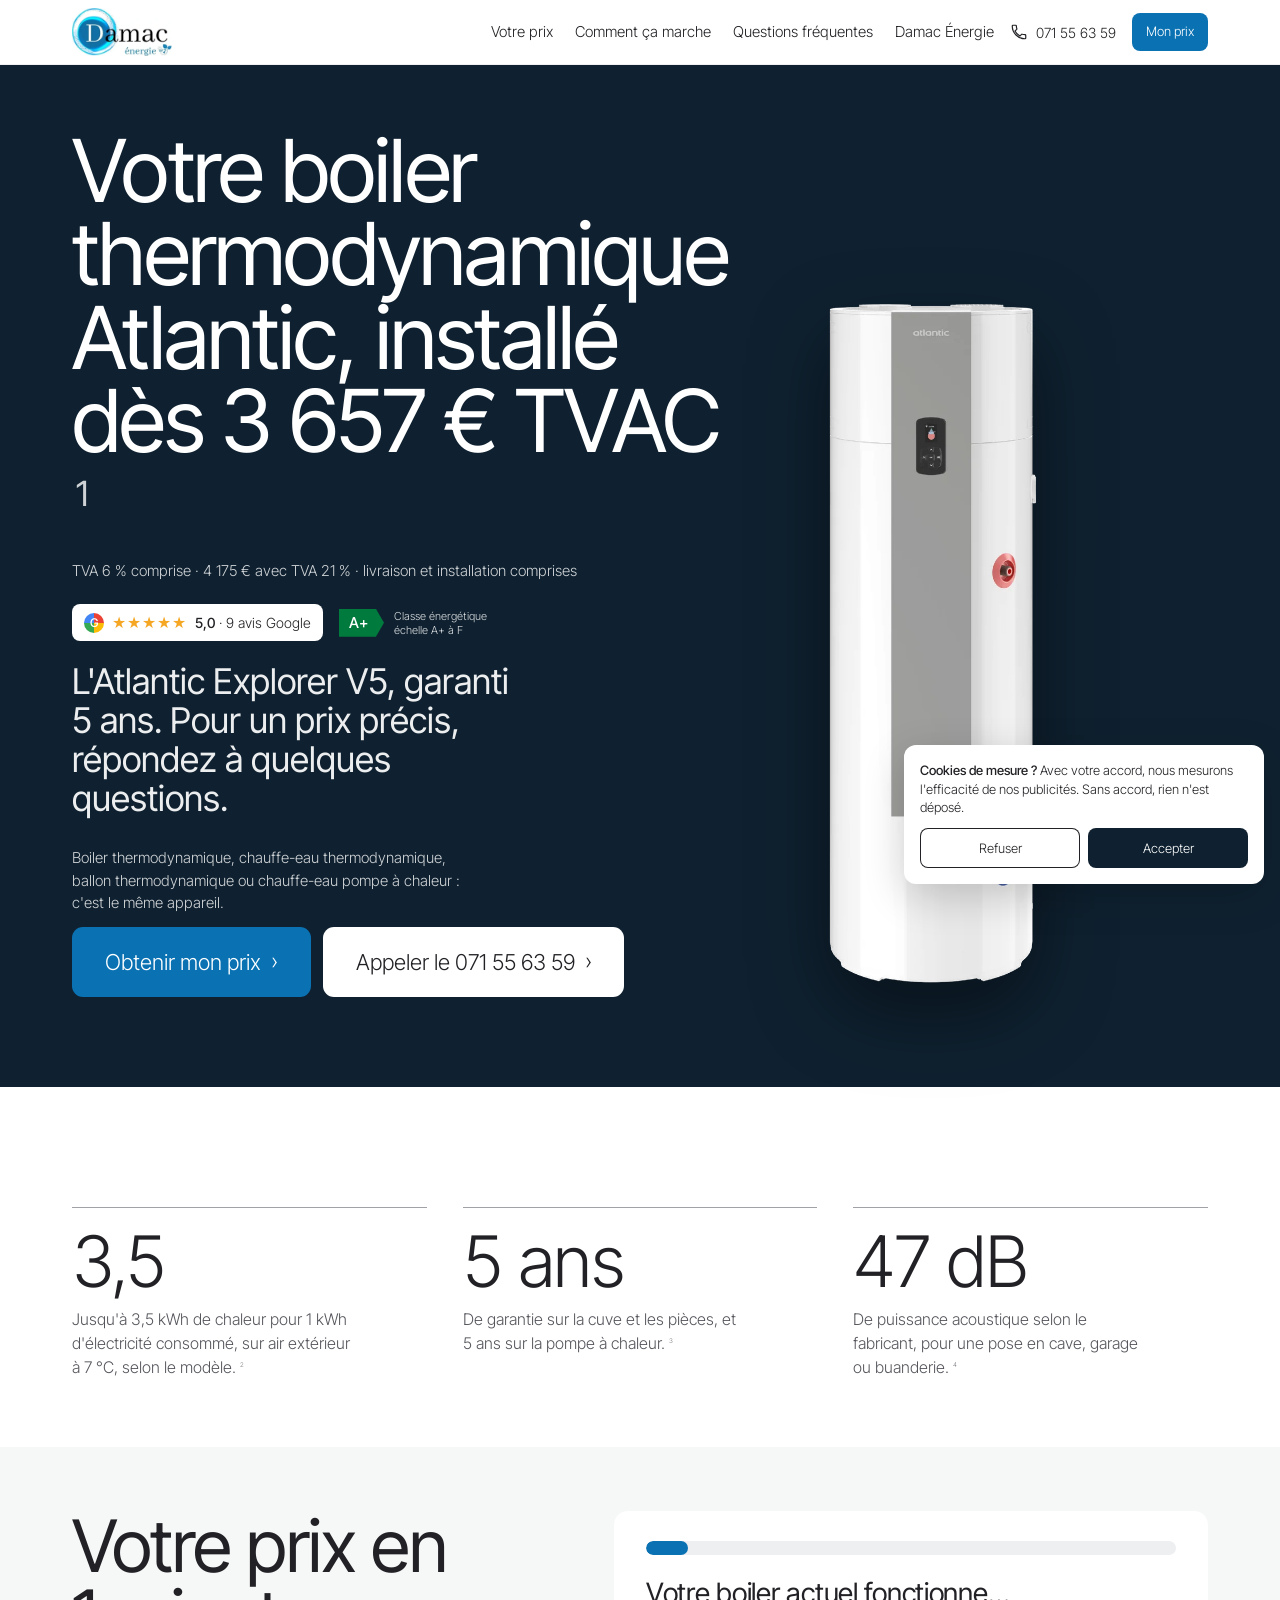
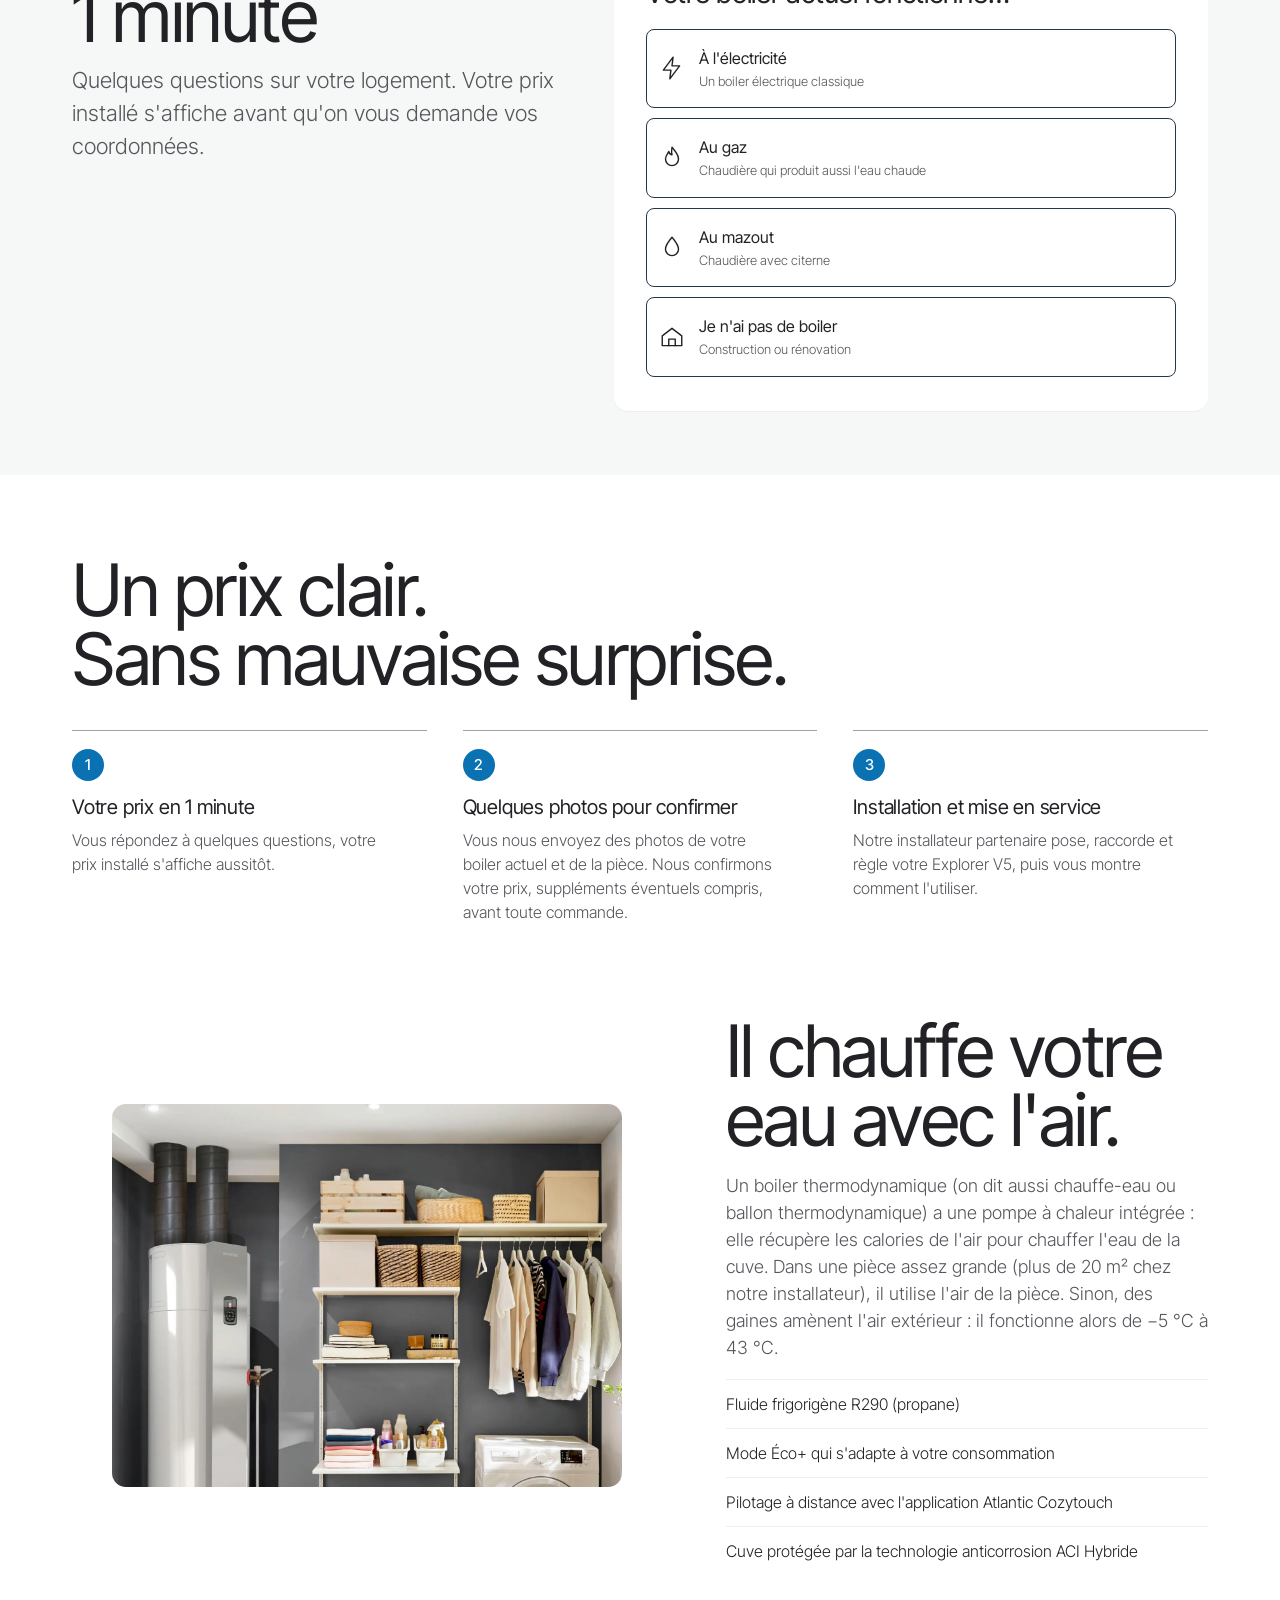
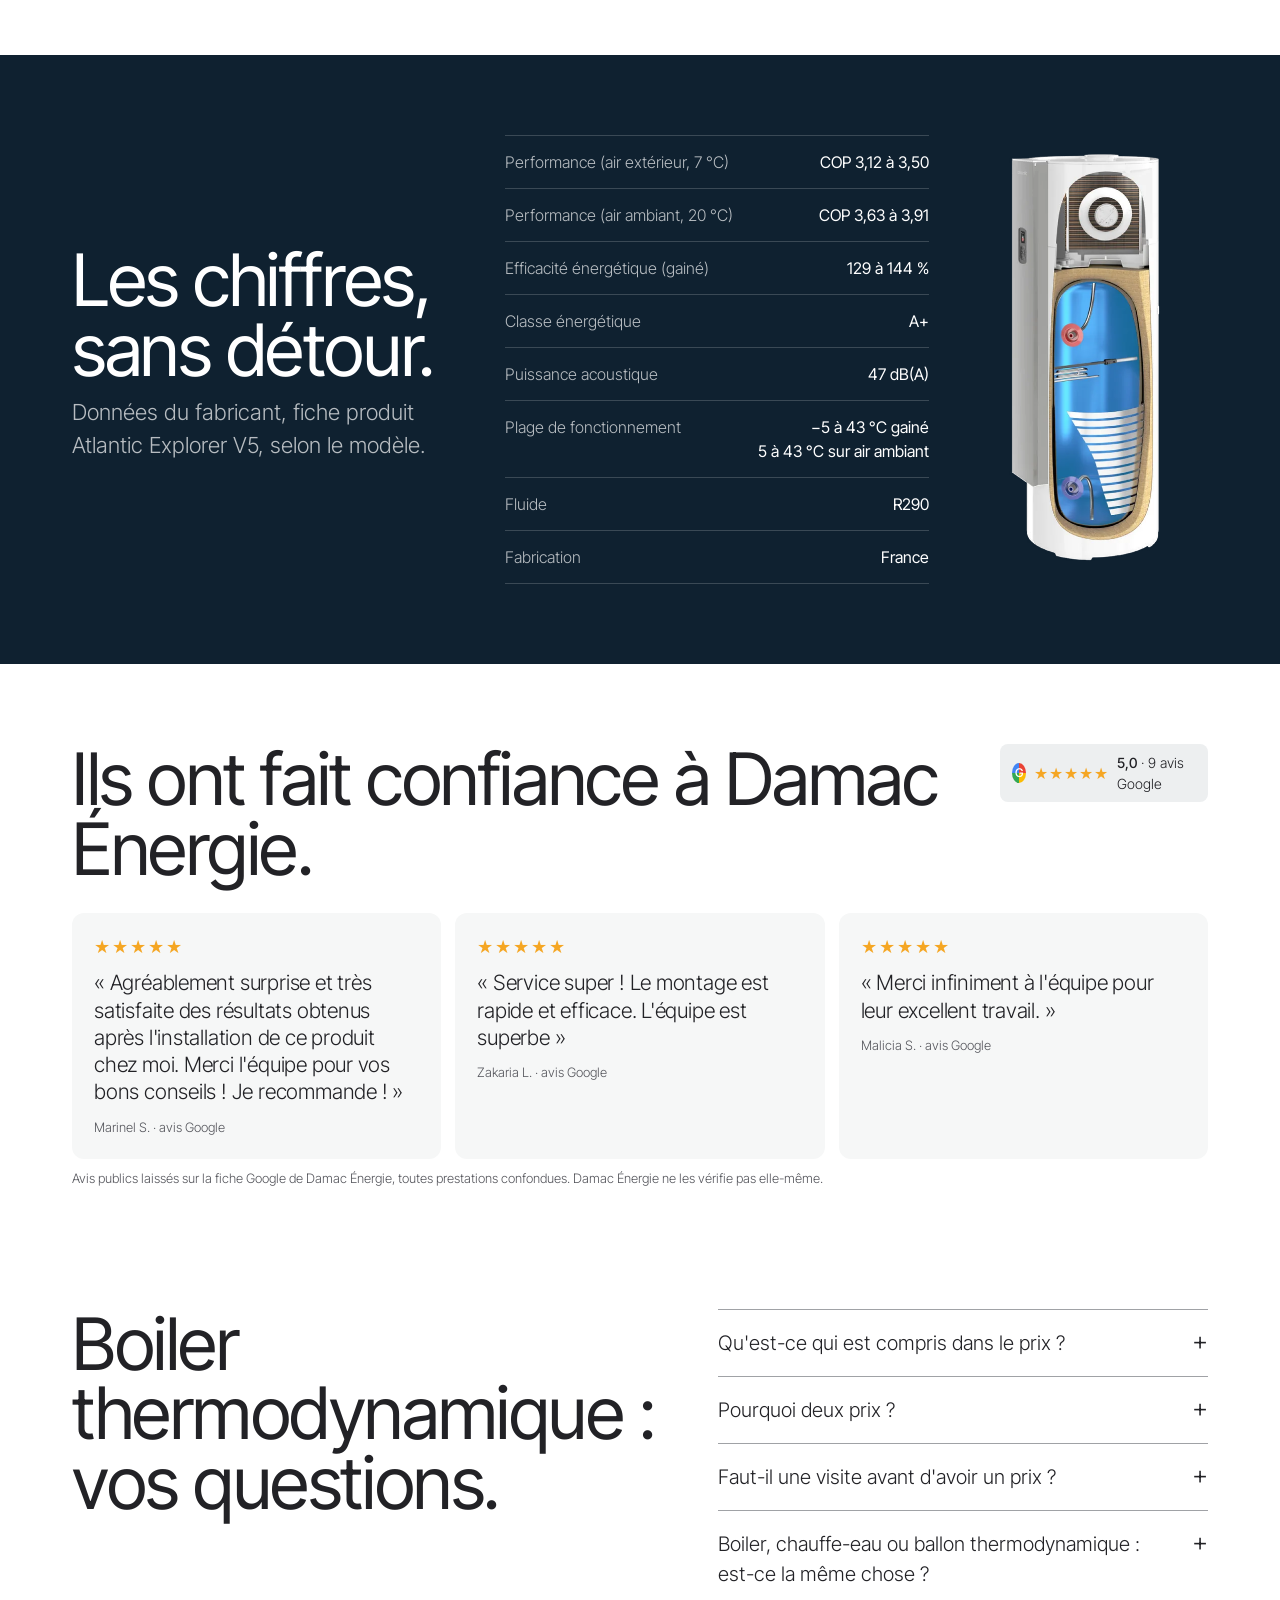
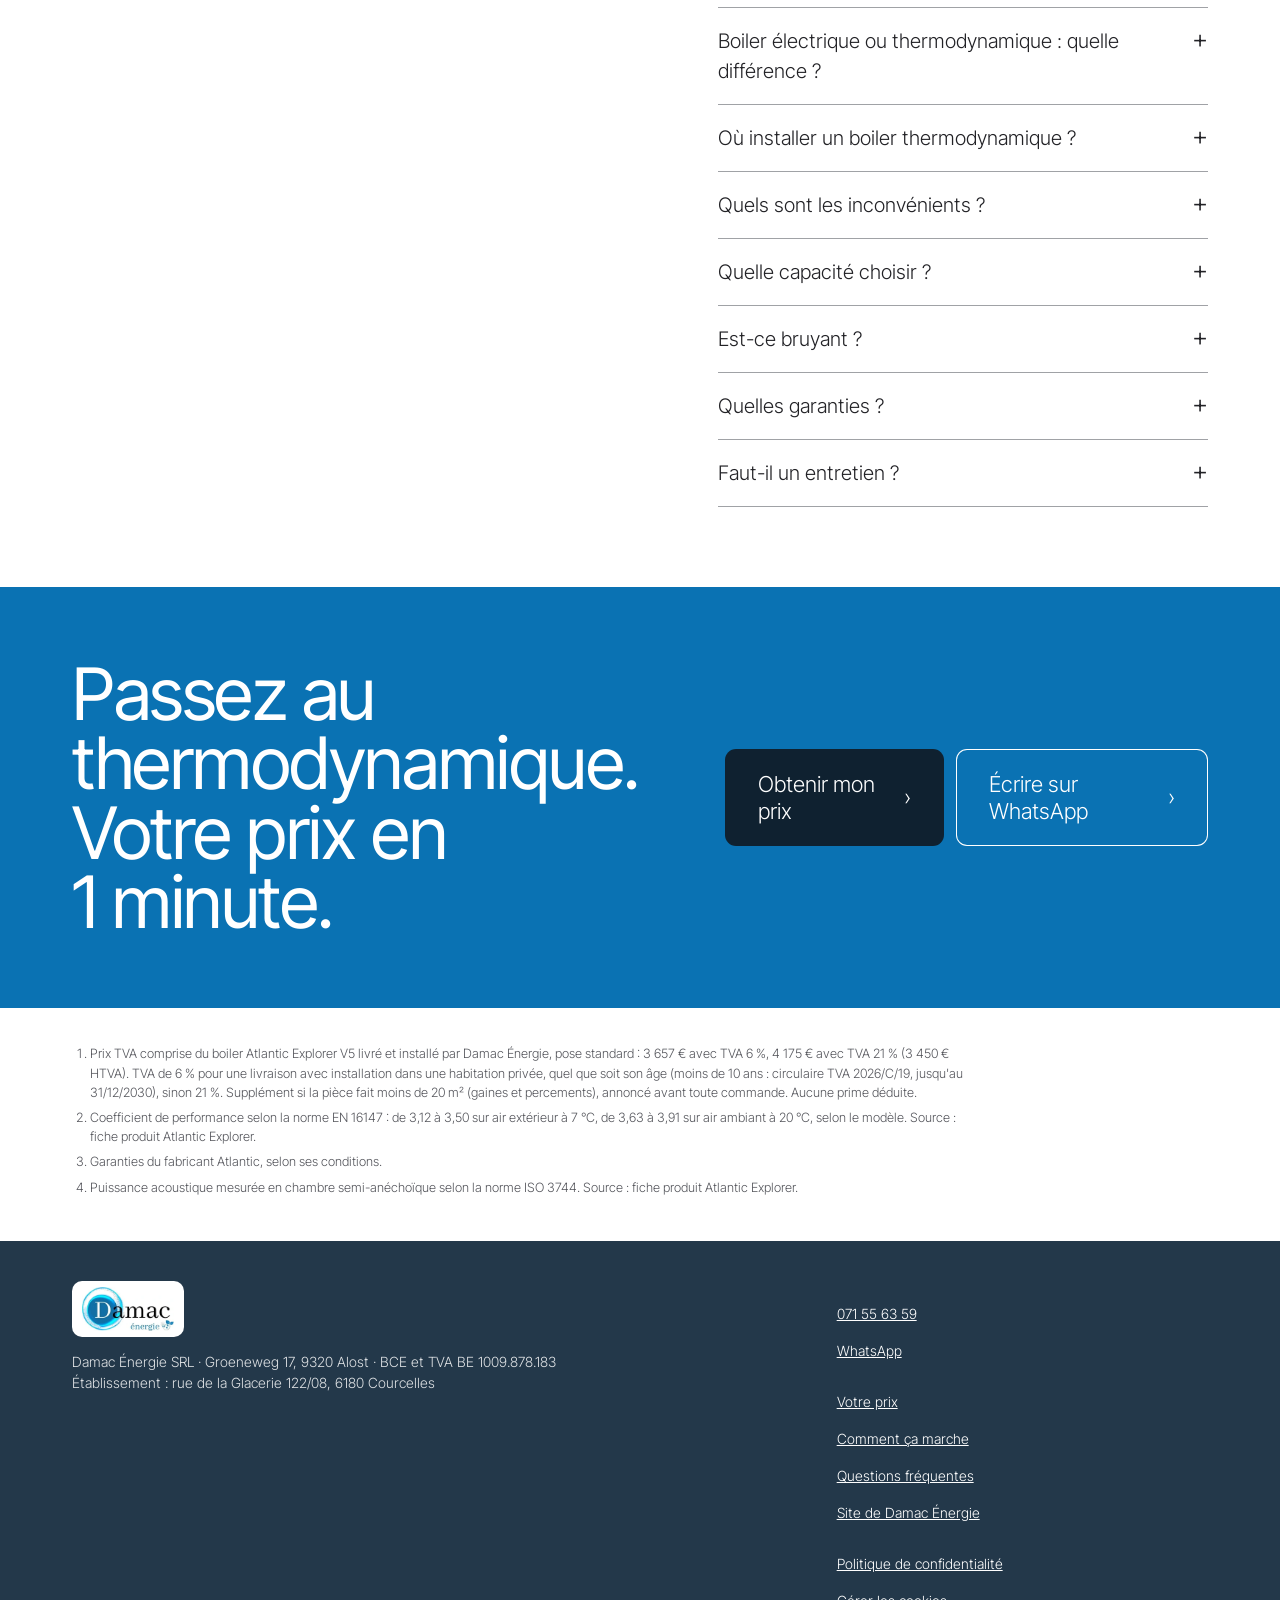
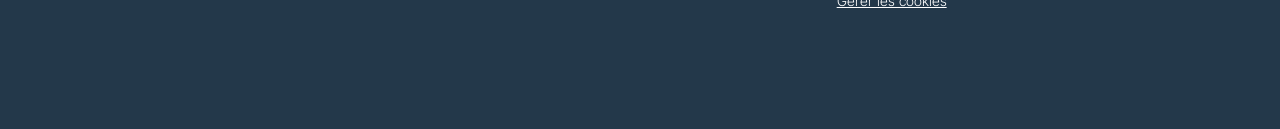
==== commit 32308d76: "Landing boiler thermodynamique Damac" ====
--- a/index.html
+++ b/index.html
@@ -4,9 +4,9 @@
 <meta charset="utf-8">
 <meta name="viewport" content="width=device-width, initial-scale=1, viewport-fit=cover">
 <title>Boiler thermodynamique Atlantic Explorer V5 : prix | Damac</title>
-<meta name="description" content="Boiler thermodynamique Atlantic Explorer V5, classe A+, garanti 5 ans. Votre prix en 1 minute, installation chiffrée sur photos. Wallonie, Bruxelles.">
+<meta name="description" content="Boiler thermodynamique Atlantic Explorer V5 livré et installé, classe A+, garanti 5 ans. Votre prix en 1 minute. Wallonie, Bruxelles.">
 <meta property="og:title" content="Boiler thermodynamique Atlantic Explorer V5 : votre prix en 1 minute">
-<meta property="og:description" content="Classe A+, garanti 5 ans. Installation chiffrée sur photos selon votre pièce. Wallonie et Bruxelles.">
+<meta property="og:description" content="Livré et installé, classe A+, garanti 5 ans. Wallonie et Bruxelles.">
 <meta property="og:image" content="https://boiler.damac-energie.be/assets/hero-buanderie-large.jpg">
 <meta property="og:type" content="website">
 <meta property="og:url" content="https://boiler.damac-energie.be/">
@@ -38,7 +38,7 @@
       "@id": "https://boiler.damac-energie.be/#webpage",
       "url": "https://boiler.damac-energie.be/",
       "name": "Boiler thermodynamique Atlantic Explorer V5 : prix | Damac",
-      "description": "Boiler thermodynamique Atlantic Explorer V5, classe A+, garanti 5 ans. Votre prix en 1 minute, installation chiffrée sur photos. Wallonie, Bruxelles.",
+      "description": "Boiler thermodynamique Atlantic Explorer V5 livré et installé, classe A+, garanti 5 ans. Votre prix en 1 minute. Wallonie, Bruxelles.",
       "inLanguage": "fr-BE",
       "isPartOf": {
         "@id": "https://boiler.damac-energie.be/#website"
@@ -52,7 +52,7 @@
         "width": 1600,
         "height": 1200
       },
-      "dateModified": "2026-09-25"
+      "dateModified": "2026-10-03"
     },
     {
       "@type": "HomeAndConstructionBusiness",
@@ -106,10 +106,10 @@
     gtag('consent','update',{ad_storage:'granted',ad_user_data:'granted',ad_personalization:'granted',analytics_storage:'granted'});
   }}catch(e){}
   gtag('js', new Date());
-  gtag('config','AW-18269579591');
-  gtag('config','AW-18269579591/tCw0CK3us8YcEMfSzodE',{'phone_conversion_number':'071 55 63 59'});
+  gtag('config','AW-18251567891');
+  gtag('config','AW-18251567891/JNy1CIPR4owdEJOmg_9D',{'phone_conversion_number':'071 55 63 59'});
 </script>
-<script async src="https://www.googletagmanager.com/gtag/js?id=AW-18269579591"></script>
+<script async src="https://www.googletagmanager.com/gtag/js?id=AW-18251567891"></script>
 
 <!-- Microsoft Clarity — refus par défaut -->
 <script>
@@ -427,6 +427,21 @@
 @media (prefers-reduced-motion:reduce){*{animation:none!important;transition:none!important;scroll-behavior:auto!important}}
 .toast{position:fixed;left:50%;bottom:24px;transform:translateX(-50%);z-index:60;background:var(--dark);color:#fff;padding:14px 20px;border-radius:10px;box-shadow:0 12px 40px rgba(0,0,0,.25);font-size:17px;max-width:calc(100% - 32px)}
 .toast b{font-weight:500;white-space:nowrap}
+.hero__tva{font-size:15px;color:rgba(255,255,255,.8);margin:14px 0 0}
+
+/* 02/10/2026 — contrôle petits téléphones (leçon Azdine : bouton WhatsApp invisible sur petit écran)
+   · barre du bas : 3 actions (prix, WhatsApp, appel) au lieu de 2 ; WhatsApp n'était qu'en bas de page
+   · 320-359 px : le titre débordait de 18 px (« thermodynamique » et « TVAC » coupés) */
+.barre{grid-template-columns:1fr 1fr 1fr;gap:8px;padding-left:10px;padding-right:10px}
+.barre .btn{padding-left:6px;padding-right:6px;white-space:nowrap;justify-content:center}
+@media (max-width:359px){h1{font-size:34px}h2{font-size:31px}.hero__txt{min-width:0}.faq__in{grid-template-columns:minmax(0,1fr)}.barre .btn{font-size:14px}}
+
+/* 03/10/2026 — navigation (Google pénalise les pages « piège » sans navigation, FONDAMENTAUX §9.6) + synonymes */
+.nav__liens{display:none;gap:22px;margin-left:auto;font-size:15px}
+.nav__liens a{color:var(--ink);text-decoration:none}
+.nav__liens a:hover{text-decoration:underline}
+@media (min-width:1000px){.nav__liens{display:flex}.nav__liens + .nav__tel{margin-left:0}}
+.hero__syn{font-size:15px;opacity:.8;margin-top:10px;max-width:46ch}
 
 </style>
 </head>
@@ -448,6 +463,9 @@
     <a class="logo" href="#haut" aria-label="Damac Énergie, retour en haut">
       <img class="logo__img" src="assets/damac-logo.webp" alt="Damac Énergie" width="250" height="120">
     </a>
+    <nav class="nav__liens" aria-label="Navigation">
+      <a href="#prix">Votre prix</a><a href="#etapes">Comment ça marche</a><a href="#faq">Questions fréquentes</a><a href="https://www.damac-energie.be/">Damac Énergie</a>
+    </nav>
     <a class="nav__tel" href="tel:+3271556359" aria-label="Appeler le 071 55 63 59"><svg viewBox="0 0 24 24" aria-hidden="true"><path d="M6.6 10.8a15.1 15.1 0 0 0 6.6 6.6l2.2-2.2c.3-.3.7-.4 1-.2 1.1.4 2.3.6 3.6.6.6 0 1 .4 1 1V20c0 .6-.4 1-1 1A17 17 0 0 1 3 4c0-.6.4-1 1-1h3.5c.6 0 1 .4 1 1 0 1.3.2 2.5.6 3.6.1.3 0 .7-.2 1l-2.3 2.2z"/></svg><span>071 55 63 59</span></a>
     <a class="btn btn--accent btn--sm" href="#prix" data-scroll="prix">Mon prix</a>
   </div>
@@ -459,13 +477,15 @@
 <section class="hero">
   <div class="wrap hero__in">
     <div class="hero__txt">
-      <a class="pastille js-promo" href="#offre-exceptionnelle">Offre exceptionnelle&nbsp;: plus que quelques jours <span aria-hidden="true">›</span></a>
-      <h1>Votre boiler thermodynamique Atlantic, dès <span class="nowrap"><span class="js-prix">3 000 €</span> HTVA</span><sup><a href="#n1">1</a></sup></h1>
+      
+      <h1>Votre boiler thermodynamique Atlantic, installé dès <span class="nowrap"><span class="js-prix-6">3 657 €</span> TVAC</span><sup><a href="#n1">1</a></sup></h1>
+      <p class="hero__tva">TVA 6&nbsp;% comprise · <span class="js-prix-21">4 175 €</span> avec TVA 21&nbsp;% · livraison et installation comprises</p>
       <div class="badges">
         <a class="note-google" href="https://www.google.com/maps?cid=14426788627542718822" target="_blank" rel="noopener" aria-label="Voir les avis Google de Damac Énergie (nouvel onglet)"><span class="note-google__g" aria-hidden="true">G</span><span class="note-google__stars" aria-hidden="true">★★★★★</span><span><b class="js-note">5,0</b> · <span class="js-nb-avis">9</span> avis Google</span></a>
         <div class="energie" aria-label="Classe énergétique A+, sur une échelle de A+ à F"><span class="energie__fleche">A+</span><span>Classe énergétique<br>échelle A+ à F</span></div>
       </div>
-      <p class="hero__lede">L'Atlantic Explorer V5, garanti 5&nbsp;ans. L'installation est chiffrée selon votre pièce, sur simples photos.</p>
+      <p class="hero__lede">L'Atlantic Explorer V5, garanti 5&nbsp;ans. Pour un prix précis, répondez à quelques questions.</p>
+      <p class="hero__syn">Boiler thermodynamique, chauffe-eau thermodynamique, ballon thermodynamique ou chauffe-eau pompe à chaleur&nbsp;: c'est le même appareil.</p>
       <div class="hero__cta">
         <a class="btn btn--accent btn--lg" href="#prix" data-scroll="prix">Obtenir mon prix <span class="chev" aria-hidden="true">›</span></a>
         <a class="btn btn--dark btn--lg" href="tel:+3271556359">Appeler le 071 55 63 59 <span class="chev" aria-hidden="true">›</span></a>
@@ -499,52 +519,17 @@
 </section>
 
 <!-- ============ Offre exceptionnelle (texte Damac 25/09) : retirée automatiquement après le 30/09 23h59 ============ -->
-<section class="exc js-promo" id="offre-exceptionnelle">
-  <div class="wrap exc__in">
-    <div>
-      <p class="surtitre">Offre exceptionnelle</p>
-      <h2>Plus que quelques jours&nbsp;!</h2>
-      <p class="exc__chiffre"><span class="js-prix">3 000 €</span></p>
-      <p class="exc__legende">HTVA, hors installation, jusqu'au 30 septembre. Ensuite 3 450 € HTVA.<sup><a href="#n1">1</a></sup></p>
-    </div>
-    <div>
-      <p class="sous">Profitez de votre boiler thermodynamique Atlantic à partir de 3 000 € HTVA pendant ces derniers jours, jusqu'à la fin du régime actuel des primes. Après cette période, le prix passera à 3 450 € HTVA.</p>
-      <p class="exc__prime js-prime"><b>Prime Habitation&nbsp;:</b> seulement si tout est bouclé avant le 30 septembre à minuit&nbsp;: travaux terminés, facture entièrement payée et dossier complet introduit. Un devis signé ne suffit pas. Le plus sûr&nbsp;: appelez-nous, nous vérifions avec vous.</p>
-      <div class="exc__cta">
-        <a class="btn btn--accent btn--lg" href="#prix" data-scroll="prix">Ne tardez pas&nbsp;: demandez votre prix <span class="chev" aria-hidden="true">›</span></a>
-        <a class="btn btn--dark btn--lg" href="tel:+3271556359">Appeler le 071 55 63 59 <span class="chev" aria-hidden="true">›</span></a>
-      </div>
-    </div>
-  </div>
-</section>
+
 
 <!-- ============ Prime : affichée jusqu'au 30/09 23h59, puis masquée automatiquement ============ -->
-<section class="prime js-prime" id="prime">
-  <div class="wrap prime__in">
-    <div>
-      <p class="surtitre">Prime Habitation · Wallonie</p>
-      <h2>Déjà un audit logement&nbsp;? Il vous reste jusqu'au 30 septembre.</h2>
-    </div>
-    <div>
-      <p class="sous">Le chauffe-eau thermodynamique peut encore être primé selon vos revenus<sup><a href="#n5">5</a></sup>, mais seulement si <b>tout est bouclé avant le 30 septembre à minuit</b>. Un simple devis signé ne suffit pas.</p>
-      <ul class="coches coches--nu">
-        <li>Un audit logement enregistré <b>avant</b> les travaux</li>
-        <li>Une installation sur l'air extérieur (gainée)&nbsp;: l'air ambiant n'est pas primé</li>
-        <li>Un installateur certifié</li>
-        <li>Les travaux terminés, la facture <b>entièrement payée</b> et le dossier complet introduit avant le 30 septembre à minuit</li>
-      </ul>
-      <div class="exc__cta"><a class="btn btn--dark btn--lg" href="tel:+3271556359">Appeler pour vérifier&nbsp;: 071 55 63 59 <span class="chev" aria-hidden="true">›</span></a><a class="btn btn--line btn--lg" href="#prix" data-scroll="prix">Vérifier en ligne <span class="chev" aria-hidden="true">›</span></a></div>
-      <p class="aide">La prime est accordée par la Région wallonne&nbsp;; nous ne pouvons pas la garantir. Pas de prime à Bruxelles en 2026.</p>
-    </div>
-  </div>
-</section>
+
 
 <!-- ============ Questionnaire (1re question visible sans clic) ============ -->
 <section class="quiz-sec" id="prix">
   <div class="wrap">
     <div class="quiz-sec__head">
       <h2>Votre prix en 1&nbsp;minute</h2>
-      <p class="sous">Quelques questions sur votre logement. Le prix de l'appareil s'affiche avant qu'on vous demande vos coordonnées.</p>
+      <p class="sous">Quelques questions sur votre logement. Votre prix installé s'affiche avant qu'on vous demande vos coordonnées.</p>
     </div>
 
     <form class="quiz" id="lead-form" data-produit="Boiler thermodynamique Atlantic Explorer V5" novalidate>
@@ -590,14 +575,7 @@
         <p class="aide">Pour vous conseiller la capacité adaptée à votre foyer.</p>
       </fieldset>
 
-      <fieldset class="q js-prime" data-key="audit">
-        <legend>Avez-vous déjà un audit logement enregistré&nbsp;?</legend>
-        <div class="opts">
-          <button type="button" class="opt" data-value="Audit logement : oui"><span><b>Oui</b><small>La prime est peut-être encore possible</small></span></button>
-          <button type="button" class="opt" data-value="Audit logement : non"><span><b>Non</b></span></button>
-          <button type="button" class="opt" data-value="Audit logement : ne sait pas"><span><b>Je ne sais pas</b></span></button>
-        </div>
-      </fieldset>
+      
 
       <fieldset class="q" data-key="code_postal">
         <legend>Le code postal du logement</legend>
@@ -618,14 +596,14 @@
             <img src="assets/explorer-v5-detoure.webp" alt="" width="120" height="312" loading="lazy">
             <div>
               <h3>Atlantic Explorer V5</h3>
-              <div class="offre__prix">dès <span class="js-prix">3 000 €</span> <small>HTVA</small><sup><a href="#n1">1</a></sup></div>
-              <p class="offre__promo js-promo">Offre exceptionnelle jusqu'au 30 septembre, ensuite 3 450 € HTVA</p>
-              <div class="offre__htva">Appareil, hors installation · <span class="energie energie--mini"><span class="energie__fleche">A+</span></span></div>
-              <p class="offre__tva">Soit <span class="js-prix-6">3 180 €</span> TVAC à 6&nbsp;% (habitation privée, avec installation) ou <span class="js-prix-21">3 630 €</span> à 21&nbsp;%.</p>
+              <div class="offre__prix">dès <span class="js-prix-6">3 657 €</span> <small>TVAC</small><sup><a href="#n1">1</a></sup></div>
+              
+              <div class="offre__htva">Livraison et installation comprises · <span class="energie energie--mini"><span class="energie__fleche">A+</span></span></div>
+              <p class="offre__tva">TVA 6&nbsp;% comprise. Avec TVA 21&nbsp;%&nbsp;: <span class="js-prix-21">4 175 €</span>. Soit <span class="js-prix">3 450 €</span> HTVA.</p>
             </div>
           </div>
           <div class="offre__pose">
-            <b>Installation&nbsp;: chiffrée sur photos, selon votre pièce.</b>
+            <b>Pose standard comprise, confirmée sur vos photos.</b>
             <ul class="supps" id="offre-supps"></ul>
           </div>
           <ul class="coches">
@@ -634,14 +612,15 @@
             <li>Prix de l'installation donné avant toute commande</li>
             <li id="coche-prime" hidden>Prime Habitation&nbsp;: nous vérifions avec vous si c'est encore possible</li>
           </ul>
-          <button type="button" class="btn btn--accent btn--lg btn--full" id="reserver">Recevoir mon prix installé <span class="chev" aria-hidden="true">›</span></button>
-          <p class="aide aide--c">Sans engagement.</p>
+          <a class="btn btn--accent btn--lg btn--full" id="wa-resultat" href="https://wa.me/32484786154?text=Bonjour%2C%20je%20souhaite%20confirmer%20mon%20prix%20pour%20le%20boiler%20Atlantic%20Explorer%20V5.">Confirmer mon prix sur WhatsApp <span class="chev" aria-hidden="true">›</span></a>
+          <p class="aide aide--c">Envoyez 3 photos (votre boiler actuel, ses tuyaux, la pièce) : nous confirmons votre prix, suppléments éventuels compris, avant toute commande. Sans engagement.</p>
+          <button type="button" class="btn btn--line btn--lg btn--full" id="reserver">Être rappelé par un conseiller <span class="chev" aria-hidden="true">›</span></button>
         </div>
       </fieldset>
 
       <!-- Coordonnées, seulement maintenant -->
       <fieldset class="q" data-key="contact">
-        <legend>Où vous envoyer votre prix installé&nbsp;?</legend>
+        <legend>Où vous rappeler&nbsp;?</legend>
         <div class="champs">
           <label><span>Prénom et nom</span><input id="nom" name="nom" autocomplete="name" required></label>
           <label><span>Téléphone</span><input id="tel" name="telephone" type="tel" inputmode="tel" autocomplete="tel" placeholder="0484 12 34 56" required></label>
@@ -657,7 +636,7 @@
         <input type="hidden" id="utm_term" name="utm_term"><input type="hidden" id="utm_content" name="utm_content"><input type="hidden" id="utm_adgroup" name="utm_adgroup">
         <input type="hidden" id="page_origine" name="page_origine"><input type="hidden" id="referrer" name="referrer">
         <p class="err" id="form-err" role="alert" hidden></p>
-        <button type="submit" class="btn btn--accent btn--lg btn--full">Recevoir mon prix installé <span class="chev" aria-hidden="true">›</span></button>
+        <button type="submit" class="btn btn--accent btn--lg btn--full">Être rappelé gratuitement <span class="chev" aria-hidden="true">›</span></button>
         <p class="aide aide--c">Un conseiller Damac Énergie vous rappelle. Vous préférez appeler&nbsp;? <a href="tel:+3271556359">071 55 63 59</a></p>
       </fieldset>
     </form>
@@ -665,12 +644,12 @@
 </section>
 
 <!-- ============ Comment ça se passe ============ -->
-<section class="etapes-sec">
+<section class="etapes-sec" id="etapes">
   <div class="wrap">
     <h2>Un prix clair.<br>Sans mauvaise surprise.</h2>
     <ol class="etapes">
-      <li><span class="etapes__n">1</span><h3>Le prix de l'appareil en 1 minute</h3><p>Vous répondez à quelques questions, le prix de l'Explorer V5 s'affiche aussitôt.</p></li>
-      <li><span class="etapes__n">2</span><h3>Quelques photos pour l'installation</h3><p>Vous nous envoyez des photos de votre boiler actuel et de la pièce. Nous vous donnons le prix installé, suppléments compris, avant toute commande.</p></li>
+      <li><span class="etapes__n">1</span><h3>Votre prix en 1 minute</h3><p>Vous répondez à quelques questions, votre prix installé s'affiche aussitôt.</p></li>
+      <li><span class="etapes__n">2</span><h3>Quelques photos pour confirmer</h3><p>Vous nous envoyez des photos de votre boiler actuel et de la pièce. Nous confirmons votre prix, suppléments éventuels compris, avant toute commande.</p></li>
       <li><span class="etapes__n">3</span><h3>Installation et mise en service</h3><p>Notre installateur partenaire pose, raccorde et règle votre Explorer V5, puis vous montre comment l'utiliser.</p></li>
     </ol>
   </div>
@@ -738,18 +717,19 @@
 </section>
 
 <!-- ============ FAQ ============ -->
-<section class="faq">
+<section class="faq" id="faq">
   <div class="wrap faq__in">
     <h2>Boiler thermodynamique&nbsp;: vos questions.</h2>
     <div class="faq__list">
-      <details><summary>Qu'est-ce qui est compris dans le prix&nbsp;?</summary><p>Le prix affiché est celui de l'appareil, hors TVA et hors installation. L'installation dépend de votre pièce&nbsp;: au-dessus de 20&nbsp;m², notre installateur le pose sur l'air de la pièce&nbsp;; en dessous, il prévoit des gaines vers l'extérieur et donc des percements (carottages), ce qui coûte plus cher. Nous chiffrons l'installation sur photos, avant toute commande.</p></details>
-      <details><summary>Pourquoi un prix hors TVA&nbsp;?</summary><p>Parce que le taux dépend de votre situation&nbsp;: 6&nbsp;% quand l'appareil est fourni et installé par le même prestataire dans une habitation privée (depuis 2026, aussi dans les habitations de moins de 10&nbsp;ans), et 21&nbsp;% dans les autres cas. Exemple&nbsp;: <span class="js-prix">3 000 €</span> HTVA font <span class="js-prix-6">3 180 €</span> à 6&nbsp;% ou <span class="js-prix-21">3 630 €</span> à 21&nbsp;%.</p></details>
-      <details><summary>Faut-il une visite avant d'avoir un prix&nbsp;?</summary><p>Non. Le prix de l'appareil s'affiche dès la fin du questionnaire, et celui de l'installation vous est donné à partir de quelques photos, que vous pouvez envoyer par WhatsApp.</p></details>
+      <details><summary>Qu'est-ce qui est compris dans le prix&nbsp;?</summary><p>La livraison et l'installation standard sont comprises. Si votre pièce fait moins de 20&nbsp;m², il faut des gaines vers l'extérieur et des percements (carottages)&nbsp;: c'est un supplément, que nous vous annonçons avant toute commande.</p></details>
+      <details><summary>Pourquoi deux prix&nbsp;?</summary><p>Parce que la TVA dépend de votre logement&nbsp;: 6&nbsp;% quand l'appareil est livré et installé dans une habitation privée (depuis 2026, aussi dans les habitations de moins de 10&nbsp;ans), 21&nbsp;% dans les autres cas. Soit <span class="js-prix-6">3 657 €</span> ou <span class="js-prix-21">4 175 €</span> TVA comprise, pour <span class="js-prix">3 450 €</span> HTVA.</p></details>
+      <details><summary>Faut-il une visite avant d'avoir un prix&nbsp;?</summary><p>Non. Votre prix installé s'affiche dès la fin du questionnaire. Quelques photos, que vous pouvez envoyer par WhatsApp, suffisent pour le confirmer.</p></details>
+      <details><summary>Boiler, chauffe-eau ou ballon thermodynamique&nbsp;: est-ce la même chose&nbsp;?</summary><p>Oui. En Belgique on dit «&nbsp;boiler&nbsp;», en France «&nbsp;chauffe-eau&nbsp;» ou «&nbsp;ballon&nbsp;». Un chauffe-eau thermodynamique est un chauffe-eau pompe à chaleur&nbsp;: il prend la chaleur de l'air pour chauffer l'eau sanitaire. L'Atlantic Explorer V5 en est un.</p></details>
       <details><summary>Boiler électrique ou thermodynamique&nbsp;: quelle différence&nbsp;?</summary><p>Un boiler électrique chauffe l'eau avec une résistance&nbsp;: 1&nbsp;kWh d'électricité donne 1&nbsp;kWh de chaleur. Le boiler thermodynamique prend l'essentiel de la chaleur dans l'air&nbsp;: selon le fabricant, il produit de 3,12 à 3,91&nbsp;kWh de chaleur par kWh d'électricité en conditions d'essai (norme EN&nbsp;16147). Pour la même eau chaude, il consomme donc de 3 à près de 4 fois moins d'électricité. Votre consommation réelle dépend de votre usage et de la température de l'air.</p></details>
       <details><summary>Où installer un boiler thermodynamique&nbsp;?</summary><p>Dans une cave, un garage, une buanderie ou une autre pièce non chauffée, qui reste au-dessus de 5&nbsp;°C. Dans une pièce de plus de 20&nbsp;m², notre installateur le pose sur l'air de la pièce. Dans une pièce plus petite, il le raccorde à l'extérieur par des gaines, avec des percements. Nous vérifions l'emplacement sur vos photos.</p></details>
       <details><summary>Quels sont les inconvénients&nbsp;?</summary><p>Il coûte plus cher à l'achat qu'un boiler électrique. Il lui faut de la place et assez d'air, ou des gaines vers l'extérieur. Sur l'air de la pièce, il la rafraîchit un peu pendant qu'il fonctionne. Et on entend son ventilateur&nbsp;: 47&nbsp;dB(A) selon le fabricant, d'où une pose conseillée en cave, garage ou buanderie.</p></details>
       <details><summary>Quelle capacité choisir&nbsp;?</summary><p>L'Explorer V5 existe en plusieurs capacités. Nous vous conseillons celle qui correspond à votre foyer.</p></details>
-      <details class="js-prime"><summary>Puis-je encore avoir la prime&nbsp;?</summary><p>En Wallonie, seulement si tout est bouclé avant le 30 septembre à minuit&nbsp;: audit logement enregistré avant les travaux, installation sur l'air extérieur par un installateur certifié, travaux terminés, facture entièrement payée et dossier complet introduit. Un devis signé ne suffit pas. Sans audit déjà enregistré, le délai est trop court. Il n'y a pas de prime à Bruxelles en 2026. Le plus sûr&nbsp;: appelez-nous au 071&nbsp;55&nbsp;63&nbsp;59.</p></details>
+      
       <details><summary>Est-ce bruyant&nbsp;?</summary><p>La puissance acoustique mesurée par le fabricant est de 47&nbsp;dB(A). Il est conçu pour être installé dans une cave, un garage ou une buanderie.</p></details>
       <details><summary>Quelles garanties&nbsp;?</summary><p>Le fabricant Atlantic garantit la cuve et les pièces 5&nbsp;ans, et la pompe à chaleur 5&nbsp;ans.</p></details>
       <details><summary>Faut-il un entretien&nbsp;?</summary><p>Un entretien périodique est recommandé pour garder les performances. Nous vous en précisons les modalités lors de l'installation.</p></details>
@@ -760,7 +740,7 @@
 <!-- ============ Dernier appel ============ -->
 <section class="final">
   <div class="wrap final__in">
-    <div><p class="surtitre js-promo">Offre exceptionnelle · plus que quelques jours</p><h2>Passez au thermodynamique.<br>Votre prix en 1&nbsp;minute.</h2></div>
+    <div><h2>Passez au thermodynamique.<br>Votre prix en 1&nbsp;minute.</h2></div>
     <div class="hero__cta">
       <a class="btn btn--accent btn--lg" href="#prix" data-scroll="prix">Obtenir mon prix <span class="chev" aria-hidden="true">›</span></a>
       <a class="btn btn--line btn--lg" id="wa-final" href="https://wa.me/32484786154?text=Bonjour%2C%20je%20souhaite%20un%20prix%20pour%20le%20boiler%20thermodynamique%20Atlantic%20Explorer%20V5.">Écrire sur WhatsApp <span class="chev" aria-hidden="true">›</span></a>
@@ -772,11 +752,11 @@
 <section class="notes">
   <div class="wrap">
     <ol>
-      <li id="n1">Prix de l'appareil Atlantic Explorer V5, hors TVA et hors installation<span class="js-promo">, valable jusqu'au 30 septembre 2026 (ensuite dès 3 450 € HTVA)</span>. TVA de 6&nbsp;% si l'appareil est fourni et installé par le même prestataire et facturé au consommateur final, dans une habitation privée, quel que soit son âge (moins de 10&nbsp;ans&nbsp;: circulaire TVA 2026/C/19, jusqu'au 31/12/2030), sinon 21&nbsp;%. Installation chiffrée sur photos selon la pièce, avant toute commande. Aucune prime déduite.</li>
+      <li id="n1">Prix TVA comprise du boiler Atlantic Explorer V5 livré et installé par Damac Énergie, pose standard&nbsp;: <span class="js-prix-6">3 657 €</span> avec TVA 6&nbsp;%, <span class="js-prix-21">4 175 €</span> avec TVA 21&nbsp;% (<span class="js-prix">3 450 €</span> HTVA). TVA de 6&nbsp;% pour une livraison avec installation dans une habitation privée, quel que soit son âge (moins de 10&nbsp;ans&nbsp;: circulaire TVA 2026/C/19, jusqu'au 31/12/2030), sinon 21&nbsp;%. Supplément si la pièce fait moins de 20&nbsp;m² (gaines et percements), annoncé avant toute commande. Aucune prime déduite.</li>
       <li id="n2">Coefficient de performance selon la norme EN&nbsp;16147&nbsp;: de 3,12 à 3,50 sur air extérieur à 7&nbsp;°C, de 3,63 à 3,91 sur air ambiant à 20&nbsp;°C, selon le modèle. Source&nbsp;: fiche produit Atlantic Explorer.</li>
       <li id="n3">Garanties du fabricant Atlantic, selon ses conditions.</li>
       <li id="n4">Puissance acoustique mesurée en chambre semi-anéchoïque selon la norme ISO&nbsp;3744. Source&nbsp;: fiche produit Atlantic Explorer.</li>
-      <li id="n5" class="js-prime">Prime Habitation de la Région wallonne pour une pompe à chaleur d'eau chaude sanitaire&nbsp;: montant de base 280 € multiplié selon la catégorie de revenus (de ×2 à ×6), plafonné à 50 ou 70&nbsp;% de la facture. Audit logement préalable, installation sur air extérieur et installateur certifié obligatoires. Régime actuel clôturé le 30 septembre 2026. Source&nbsp;: SPW, brochure Primes Habitation 2025-2026.</li>
+      
     </ol>
   </div>
 </section>
@@ -792,6 +772,7 @@
     </div>
     <div>
       <p><a href="tel:+3271556359">071 55 63 59</a><br><a href="https://wa.me/32484786154">WhatsApp</a></p>
+      <p><a href="#prix">Votre prix</a><br><a href="#etapes">Comment ça marche</a><br><a href="#faq">Questions fréquentes</a><br><a href="https://www.damac-energie.be/">Site de Damac Énergie</a></p>
       <p><a href="politique-confidentialite.html">Politique de confidentialité</a><br><button type="button" class="lien" id="cookie-reouvrir">Gérer les cookies</button></p>
     </div>
   </div>
@@ -800,10 +781,11 @@
 <!-- Barre d'action mobile (apparaît après le héros) -->
 <div class="barre" id="barre" aria-hidden="true">
   <a class="btn btn--accent" href="#prix" data-scroll="prix" tabindex="-1">Mon prix</a>
+  <a class="btn btn--line" href="https://wa.me/32484786154?text=Bonjour%2C%20je%20souhaite%20un%20prix%20pour%20le%20boiler%20thermodynamique%20Atlantic%20Explorer%20V5." tabindex="-1">WhatsApp</a>
   <a class="btn btn--dark" href="tel:+3271556359" tabindex="-1">Appeler</a>
 </div>
 
 
-<script src="assets/app.js?v=20" defer></script>
+<script src="assets/app.js?v=28" defer></script>
 </body>
 </html>
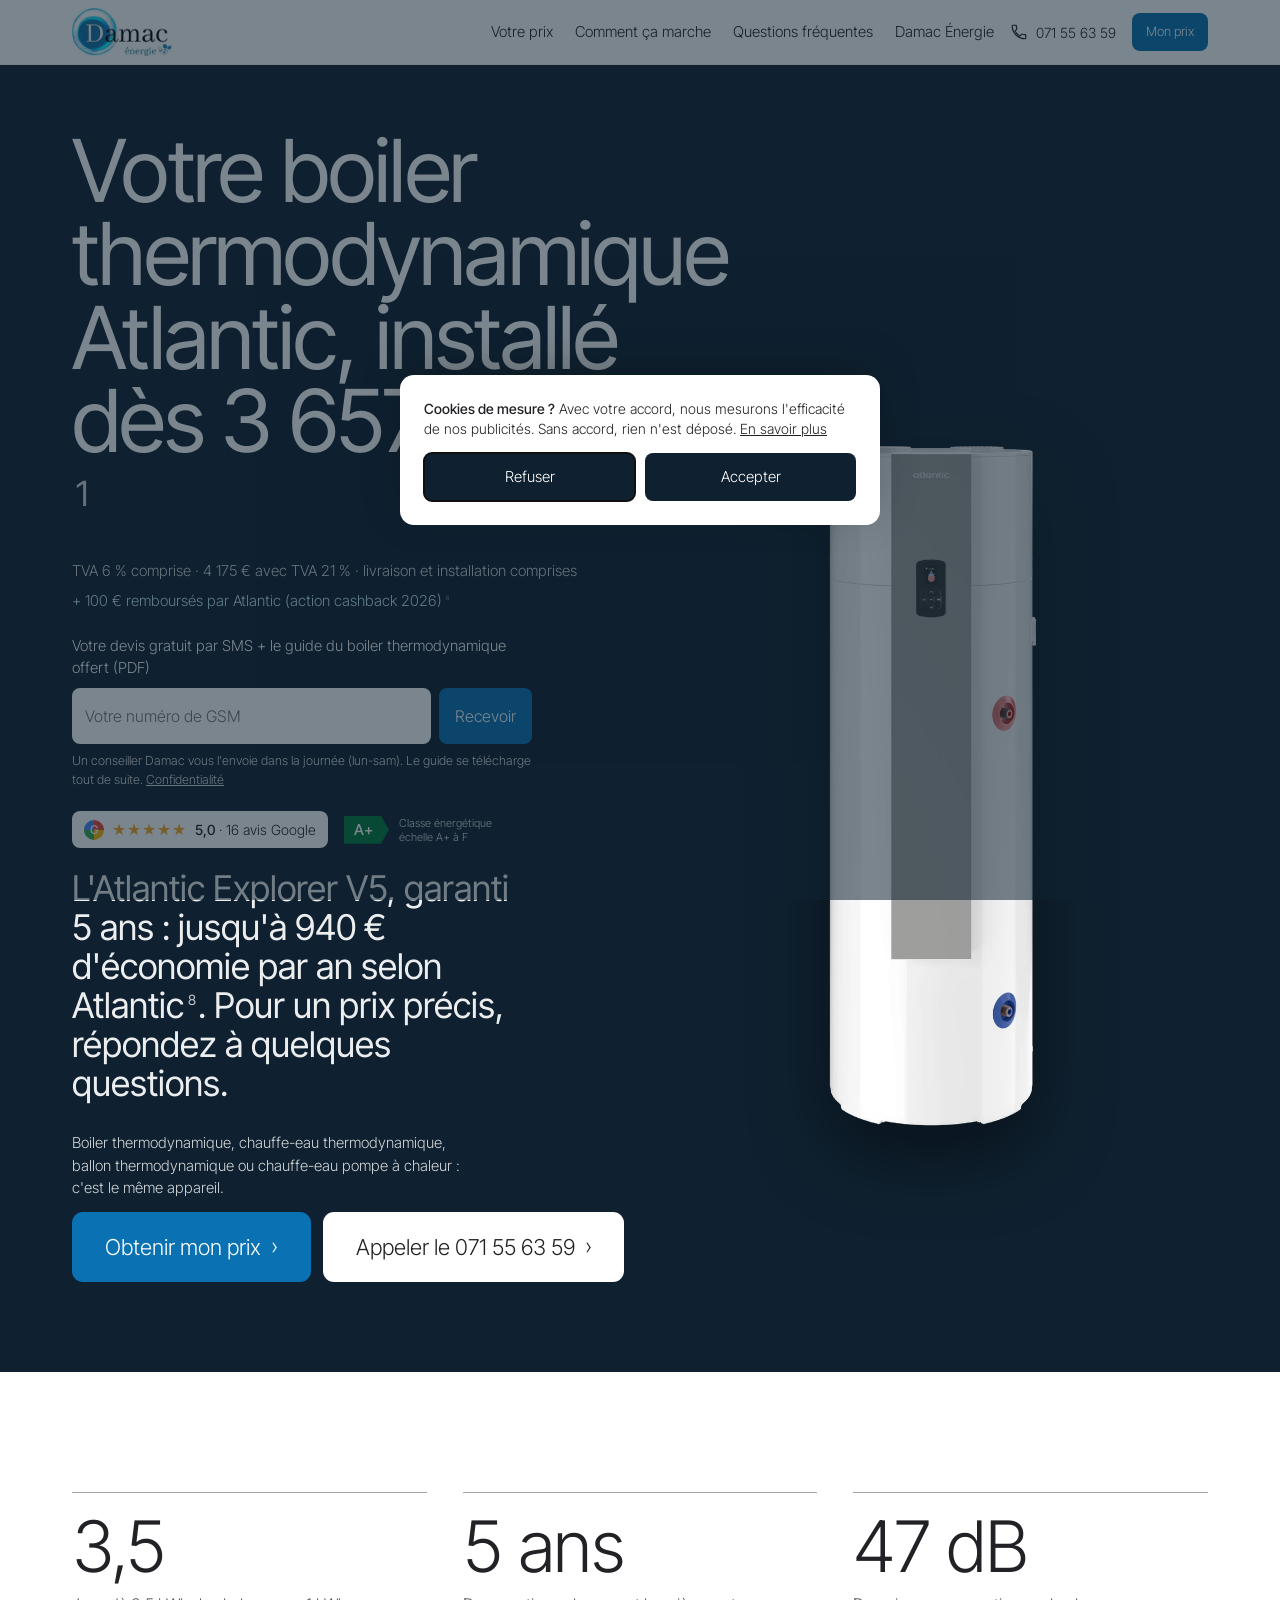
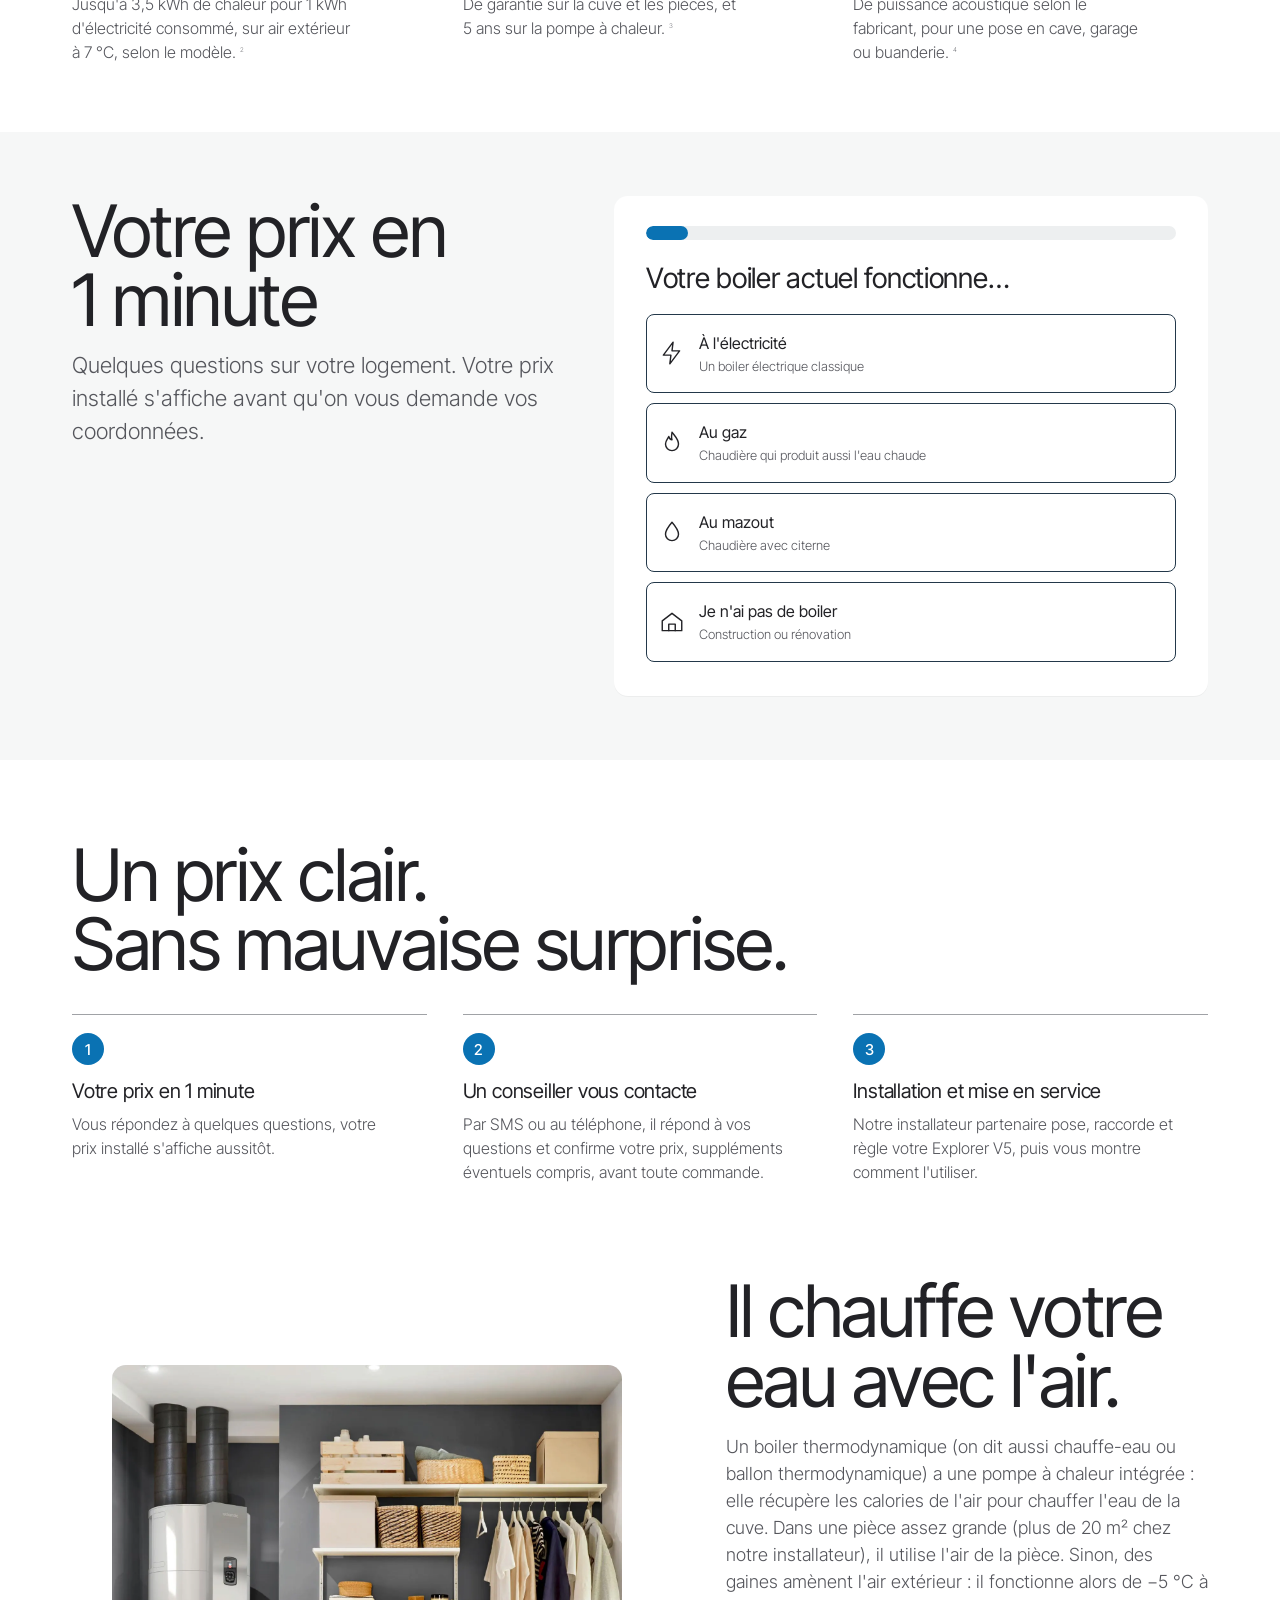
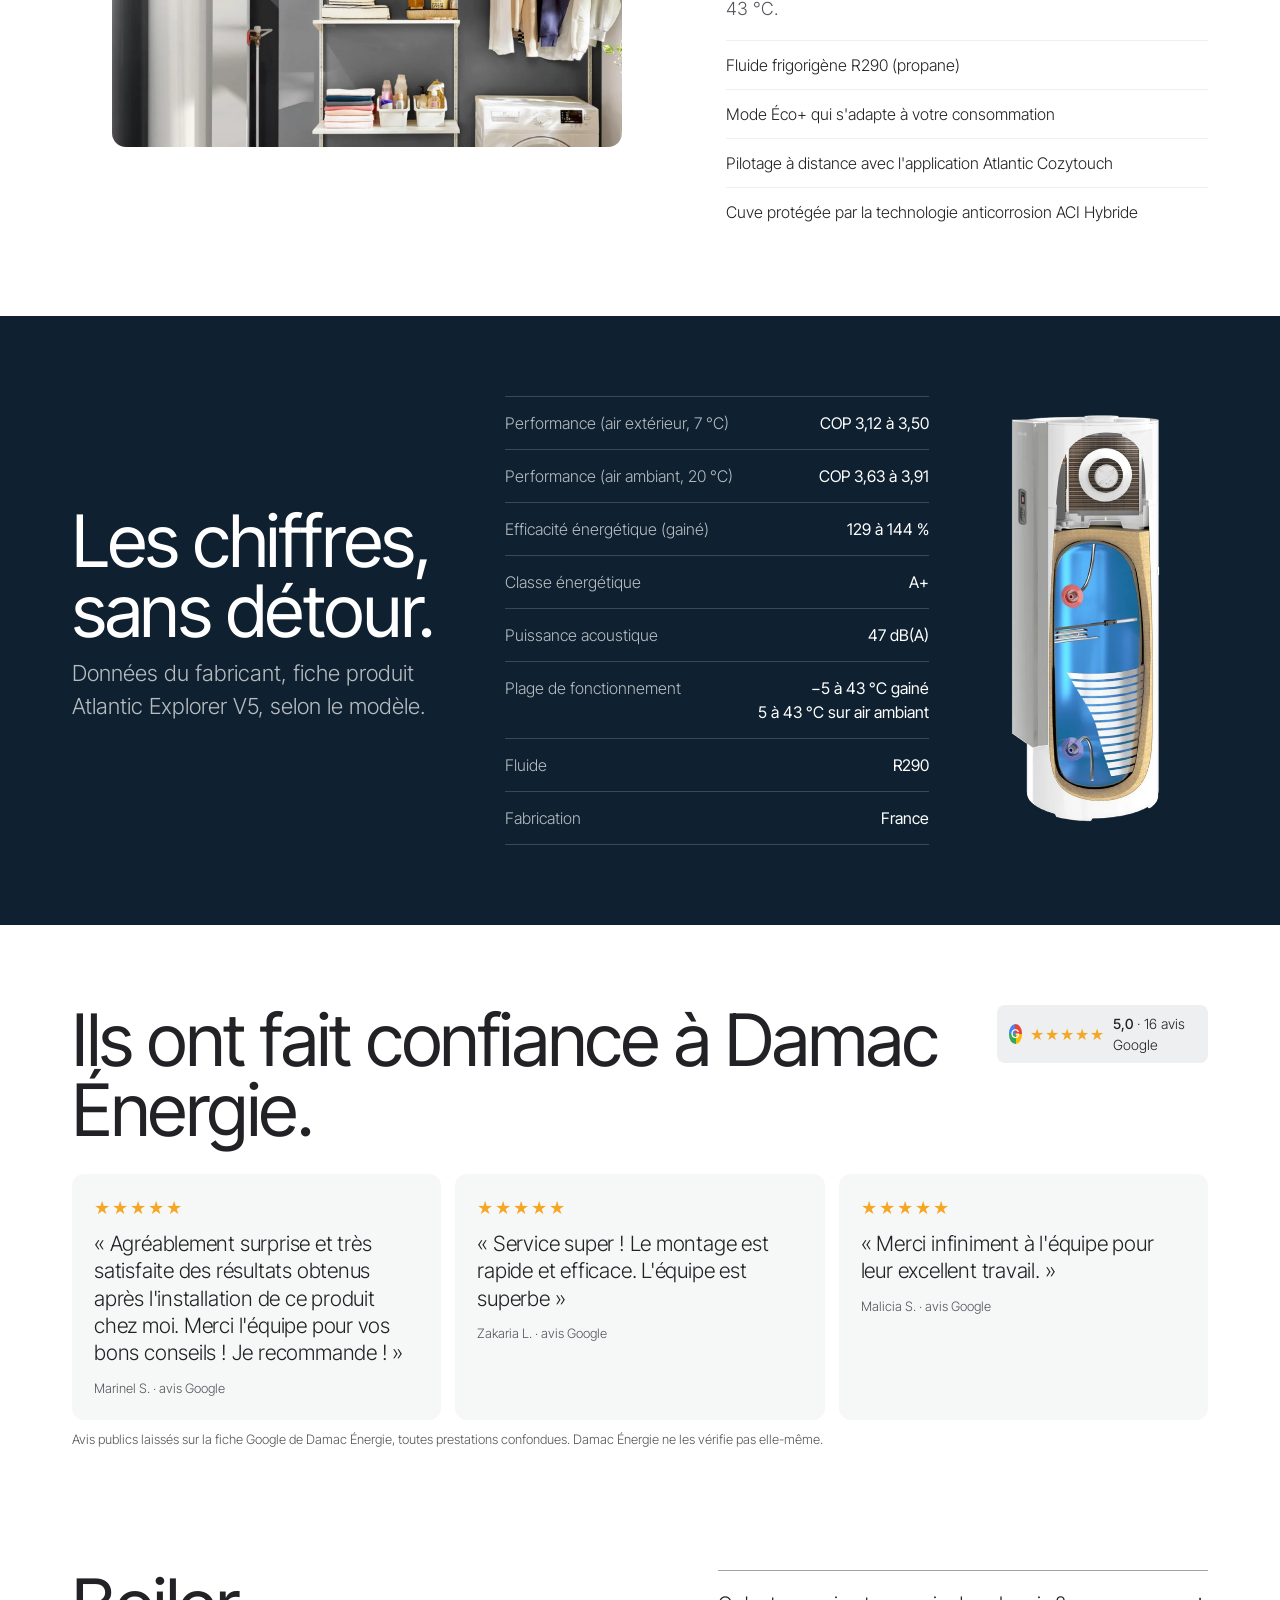
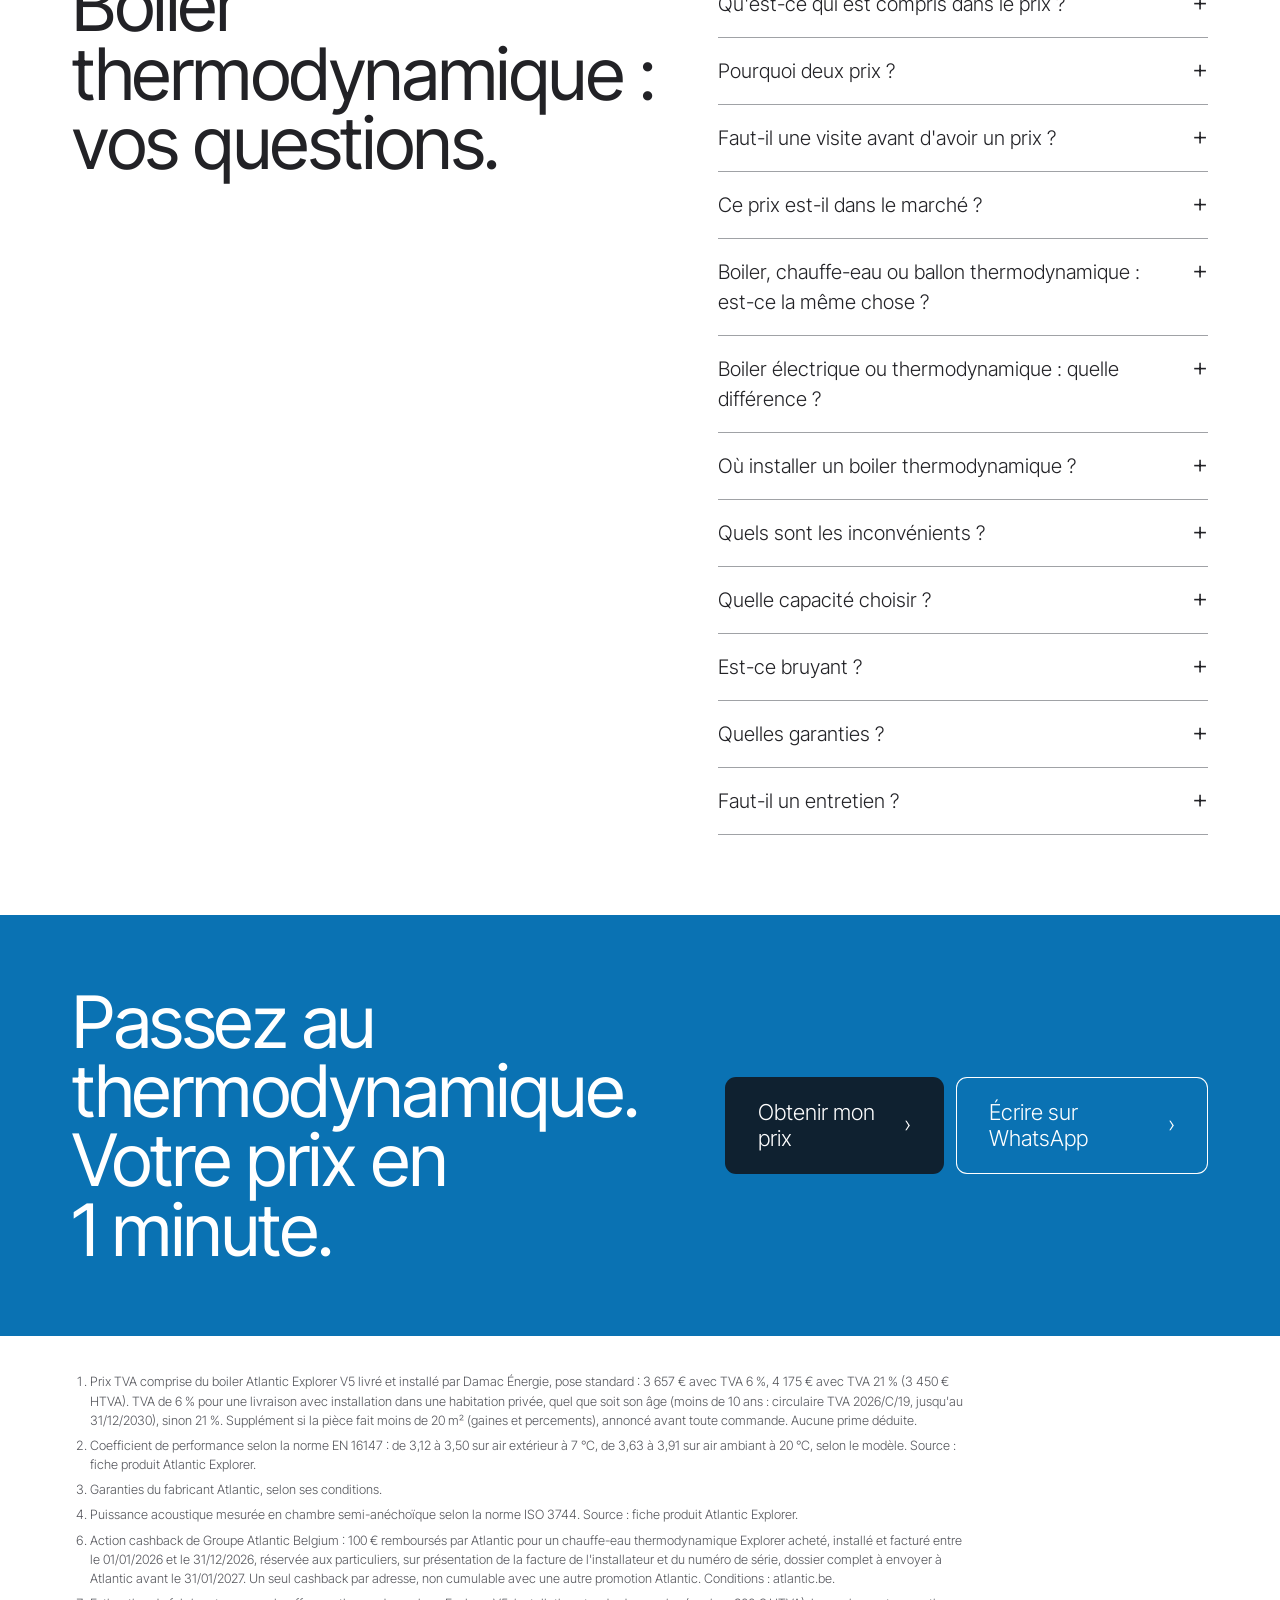
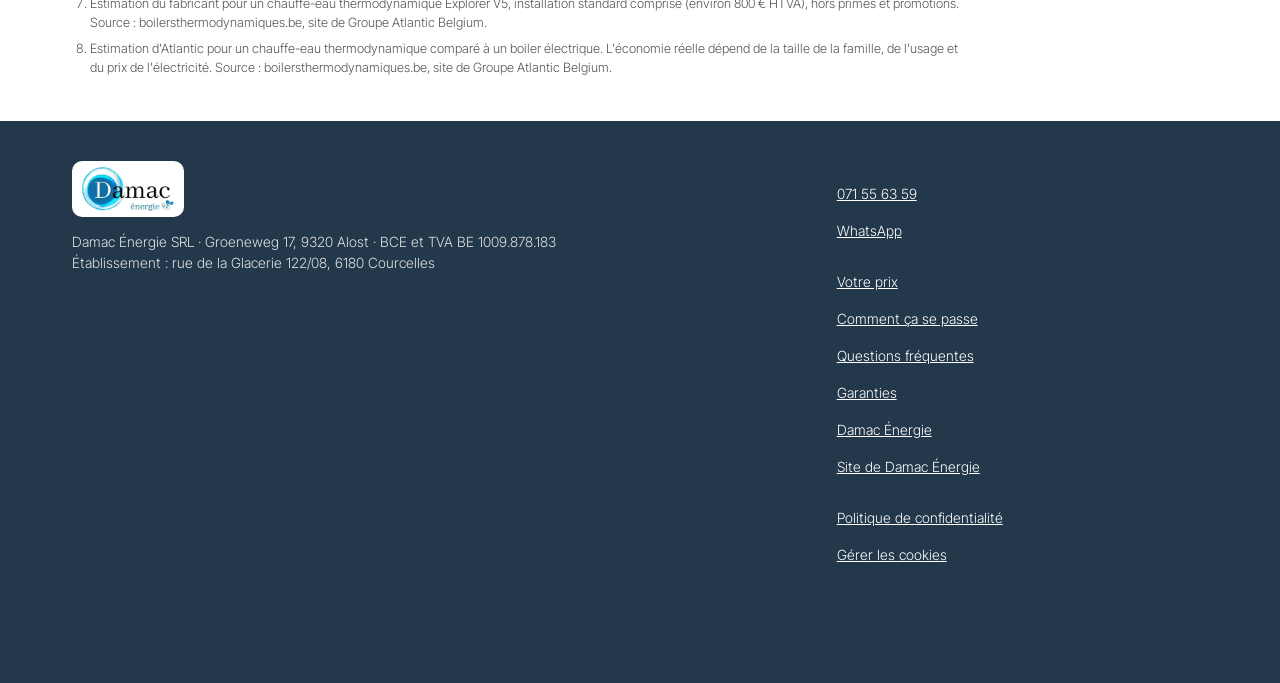
==== commit 90512059: "Landing boiler thermodynamique Damac" ====
--- a/index.html
+++ b/index.html
@@ -52,7 +52,7 @@
         "width": 1600,
         "height": 1200
       },
-      "dateModified": "2026-10-03"
+      "dateModified": "2026-10-09"
     },
     {
       "@type": "HomeAndConstructionBusiness",
@@ -385,10 +385,13 @@
 /* ---------- Barre mobile + cookies ---------- */
 .barre{position:fixed;left:0;right:0;bottom:0;z-index:50;display:grid;grid-template-columns:1fr 1fr;gap:10px;padding:10px 14px calc(10px + env(safe-area-inset-bottom));background:rgba(255,255,255,.97);border-top:1px solid rgba(0,0,0,.08);transform:translateY(110%);transition:transform .25s}
 .barre.is-on{transform:none}
-.cookie{position:relative;z-index:45;display:flex;flex-wrap:wrap;align-items:center;gap:8px 12px;background:var(--tint);border-bottom:1px solid rgba(0,0,0,.08);padding:10px 16px;font-size:12.5px;line-height:1.4}
-.cookie p{margin:0;flex:1 1 220px}
-.cookie__btns{display:flex;gap:8px}
-.cookie .btn{min-height:40px;padding:6px 16px;font-size:13px}
+/* 04/10/2026 : fenêtre à choix, plus une barre (leçon Presto 12/09 : barre discrète = 27 % des contacts comptés, fenêtre = 90 %) ;
+   deux boutons strictement identiques, aucun préféré (APD / EDPB) */
+.cookie{position:fixed;inset:0;z-index:70;display:flex;align-items:flex-end;justify-content:center;background:rgba(15,33,48,.55)}
+.cookie__boite{width:100%;max-width:480px;background:#fff;color:var(--ink);border-radius:16px 16px 0 0;padding:20px 16px calc(16px + env(safe-area-inset-bottom));box-shadow:0 -10px 40px rgba(0,0,0,.2);font-size:14px;line-height:1.45}
+.cookie p{margin:0 0 14px}
+.cookie__btns{display:grid;grid-template-columns:1fr 1fr;gap:10px}
+.cookie .btn{width:100%;min-height:48px;padding:8px 12px;font-size:15px}
 
 /* ---------- Tablette et bureau ---------- */
 @media (min-width:760px){
@@ -404,9 +407,8 @@
   .avis__head{flex-direction:row;justify-content:space-between;align-items:flex-end}
   .pied__in{grid-template-columns:2fr 1fr}
   .barre{display:none}
-  .cookie{position:fixed;left:auto;right:16px;bottom:16px;max-width:360px;display:block;background:#fff;border:0;border-radius:12px;padding:16px;box-shadow:0 12px 40px rgba(0,0,0,.18);font-size:13px}
-  .cookie p{margin:0 0 12px}
-  .cookie__btns{display:grid;grid-template-columns:1fr 1fr}
+  .cookie{align-items:center}
+  .cookie__boite{border-radius:14px;padding:24px}
 }
 @media (min-width:1024px){
   .hero__in{grid-template-columns:1.15fr .85fr;align-items:center;padding-top:64px;padding-bottom:0}
@@ -443,15 +445,52 @@
 @media (min-width:1000px){.nav__liens{display:flex}.nav__liens + .nav__tel{margin-left:0}}
 .hero__syn{font-size:15px;opacity:.8;margin-top:10px;max-width:46ch}
 
+/* ---------- Sous-pages (cibles des liens annexes, 04/10/2026) ---------- */
+.ptete{background:var(--dark);color:#fff;padding:44px 0 48px}
+.ptete h1{font-size:clamp(34px,calc(20px + 3.6vw),68px);line-height:1.04;max-width:20ch}
+.ptete .sous{color:rgba(255,255,255,.8);margin:18px 0 26px}
+.ptete .surtitre{color:#d4effc}
+.ptete sup{font-size:.6em}
+.bloc{padding:56px 0}
+.bloc h2{font-size:clamp(30px,calc(20px + 2.6vw),52px);margin-bottom:16px}
+.bloc p{max-width:62ch;color:var(--ink-2)}
+.bloc .coches{margin:10px 0 0;padding:0;border:0}
+.bloc .coches li{font-size:16px}
+.bloc--clair{background:var(--paper-2)}
+.bloc__h2b{margin-top:40px}
+@media (max-width:359px){.ptete h1{font-size:30px}}
+
+/* ---------- Capture rapide « offre par SMS » (07/10/2026 : 85 % partaient sans toucher au quiz) ---------- */
+.rapide{margin:22px 0 0;max-width:460px}
+.rapide__t{margin:0 0 8px;font-size:15px;color:inherit}
+.rapide__champ{display:flex;gap:8px}
+.rapide__champ input{flex:1;min-width:0;min-height:48px;padding:10px 12px;border-radius:var(--r);border:1px solid rgba(255,255,255,.35);background:#fff;color:var(--ink);font:inherit;font-size:16px}
+.rapide__champ .btn{flex:0 0 auto;min-height:48px;padding:10px 16px}
+.rapide__aide{font-size:12.5px;margin:8px 0 0;opacity:.85}
+.rapide__aide a{color:inherit}
+.hero .rapide .err,.ptete .rapide .err{color:#ffc2c2}
+.rapide--clair{margin:4px 18px 14px;padding:14px;background:var(--tint);border-radius:10px;max-width:none}
+.rapide--clair .rapide__t{font-size:16px}
+.rapide--clair .rapide__champ input{border-color:var(--line)}
+.offre__ferme{font-size:14px;color:var(--ok);margin:6px 0 0}
+.lien--c{display:block;margin:4px auto 18px;font-size:14px;color:var(--ink-2)}
+
+/* ---------- Cashback Atlantic 2026 (08/10/2026) ---------- */
+.hero__cashback{margin:8px 0 0;font-size:15px;color:#bfe6fb}
+.hero__cashback sup a,.offre__cashback sup a{color:inherit}
+.offre__cashback{margin:6px 0 0;font-size:14px;color:var(--ok)}
+
 </style>
 </head>
 <body>
-<!-- Bandeau cookies : en haut dans le flux sur mobile, carte en bas à droite sur ordinateur -->
-<div class="cookie" id="cookie" role="dialog" aria-labelledby="cookie-t">
-  <p id="cookie-t"><b>Cookies de mesure&nbsp;?</b> Avec votre accord, nous mesurons l'efficacité de nos publicités. Sans accord, rien n'est déposé.</p>
-  <div class="cookie__btns">
-    <button type="button" class="btn btn--line" id="cookie-no">Refuser</button>
-    <button type="button" class="btn btn--dark" id="cookie-ok">Accepter</button>
+<!-- Cookies : fenêtre à choix (feuille en bas sur mobile, boîte centrée sur ordinateur), deux boutons identiques (04/10/2026) -->
+<div class="cookie" id="cookie" role="dialog" aria-modal="true" aria-labelledby="cookie-t">
+  <div class="cookie__boite">
+    <p id="cookie-t"><b>Cookies de mesure&nbsp;?</b> Avec votre accord, nous mesurons l'efficacité de nos publicités. Sans accord, rien n'est déposé. <a href="politique-confidentialite.html">En savoir plus</a></p>
+    <div class="cookie__btns">
+      <button type="button" class="btn btn--dark" id="cookie-no">Refuser</button>
+      <button type="button" class="btn btn--dark" id="cookie-ok">Accepter</button>
+    </div>
   </div>
 </div>
 <script>try{if(localStorage.getItem("damac_consent"))document.getElementById("cookie").hidden=true}catch(e){}</script>
@@ -480,11 +519,22 @@
       
       <h1>Votre boiler thermodynamique Atlantic, installé dès <span class="nowrap"><span class="js-prix-6">3 657 €</span> TVAC</span><sup><a href="#n1">1</a></sup></h1>
       <p class="hero__tva">TVA 6&nbsp;% comprise · <span class="js-prix-21">4 175 €</span> avec TVA 21&nbsp;% · livraison et installation comprises</p>
+      <p class="hero__cashback">+ 100&nbsp;€ remboursés par Atlantic (action cashback 2026)<sup><a href="#n6">6</a></sup></p>
+      <!-- capture légère : un seul champ -->
+      <form class="rapide" data-origine="haut de page" novalidate>
+        <p class="rapide__t">Votre devis gratuit par SMS + le guide du boiler thermodynamique offert (PDF)</p>
+        <div class="rapide__champ">
+          <input type="tel" name="tel_rapide" inputmode="tel" autocomplete="tel" placeholder="Votre numéro de GSM" aria-label="Votre numéro de téléphone">
+          <button type="submit" class="btn btn--accent">Recevoir</button>
+        </div>
+        <p class="rapide__aide">Un conseiller Damac vous l'envoie dans la journée (lun-sam). Le guide se télécharge tout de suite. <a href="politique-confidentialite.html">Confidentialité</a></p>
+        <p class="err" role="alert" hidden></p>
+      </form>
       <div class="badges">
-        <a class="note-google" href="https://www.google.com/maps?cid=14426788627542718822" target="_blank" rel="noopener" aria-label="Voir les avis Google de Damac Énergie (nouvel onglet)"><span class="note-google__g" aria-hidden="true">G</span><span class="note-google__stars" aria-hidden="true">★★★★★</span><span><b class="js-note">5,0</b> · <span class="js-nb-avis">9</span> avis Google</span></a>
+        <a class="note-google" href="https://www.google.com/maps?cid=14426788627542718822" target="_blank" rel="noopener" aria-label="Voir les avis Google de Damac Énergie (nouvel onglet)"><span class="note-google__g" aria-hidden="true">G</span><span class="note-google__stars" aria-hidden="true">★★★★★</span><span><b class="js-note">5,0</b> · <span class="js-nb-avis">16</span> avis Google</span></a>
         <div class="energie" aria-label="Classe énergétique A+, sur une échelle de A+ à F"><span class="energie__fleche">A+</span><span>Classe énergétique<br>échelle A+ à F</span></div>
       </div>
-      <p class="hero__lede">L'Atlantic Explorer V5, garanti 5&nbsp;ans. Pour un prix précis, répondez à quelques questions.</p>
+      <p class="hero__lede">L'Atlantic Explorer V5, garanti 5&nbsp;ans&nbsp;: jusqu'à 940&nbsp;€ d'économie par an selon Atlantic<sup><a href="#n8">8</a></sup>. Pour un prix précis, répondez à quelques questions.</p>
       <p class="hero__syn">Boiler thermodynamique, chauffe-eau thermodynamique, ballon thermodynamique ou chauffe-eau pompe à chaleur&nbsp;: c'est le même appareil.</p>
       <div class="hero__cta">
         <a class="btn btn--accent btn--lg" href="#prix" data-scroll="prix">Obtenir mon prix <span class="chev" aria-hidden="true">›</span></a>
@@ -561,7 +611,7 @@
         <div class="opts">
           <button type="button" class="opt" data-value="Plus de 20 m²"><svg class="ico" viewBox="0 0 24 24" aria-hidden="true"><rect x="3" y="3" width="18" height="18" rx="2"/></svg><span><b>Plus de 20&nbsp;m²</b><small>Il fonctionne sur l'air de la pièce</small></span><em class="tag tag--ok">Le plus simple</em></button>
           <button type="button" class="opt" data-value="Moins de 20 m²" data-supp="Pièce de moins de 20 m² : gaines vers l'extérieur et carottages"><svg class="ico" viewBox="0 0 24 24" aria-hidden="true"><rect x="7" y="7" width="10" height="10" rx="2"/></svg><span><b>Moins de 20&nbsp;m²</b><small>Gaines vers l'extérieur&nbsp;: percements nécessaires</small></span><em class="tag">Supplément</em></button>
-          <button type="button" class="opt" data-value="Surface inconnue"><svg class="ico" viewBox="0 0 24 24" aria-hidden="true"><circle cx="12" cy="12" r="9"/><path d="M9.5 9.5a2.5 2.5 0 1 1 3.5 2.3c-.6.3-1 .8-1 1.5M12 17h.01"/></svg><span><b>Je ne sais pas</b><small>Vos photos nous le diront</small></span></button>
+          <button type="button" class="opt" data-value="Surface inconnue"><svg class="ico" viewBox="0 0 24 24" aria-hidden="true"><circle cx="12" cy="12" r="9"/><path d="M9.5 9.5a2.5 2.5 0 1 1 3.5 2.3c-.6.3-1 .8-1 1.5M12 17h.01"/></svg><span><b>Je ne sais pas</b><small>Le conseiller vous aidera à le savoir</small></span></button>
         </div>
       </fieldset>
 
@@ -596,14 +646,16 @@
             <img src="assets/explorer-v5-detoure.webp" alt="" width="120" height="312" loading="lazy">
             <div>
               <h3>Atlantic Explorer V5</h3>
-              <div class="offre__prix">dès <span class="js-prix-6">3 657 €</span> <small>TVAC</small><sup><a href="#n1">1</a></sup></div>
+              <div class="offre__prix"><span id="offre-des">dès </span><span class="js-prix-6">3 657 €</span> <small>TVAC</small><sup><a href="#n1">1</a></sup></div>
+              <p class="offre__ferme" id="offre-ferme" hidden>Pose standard comprise&nbsp;: aucun supplément d'après vos réponses. Prix confirmé par un conseiller avant toute commande.</p>
               
               <div class="offre__htva">Livraison et installation comprises · <span class="energie energie--mini"><span class="energie__fleche">A+</span></span></div>
               <p class="offre__tva">TVA 6&nbsp;% comprise. Avec TVA 21&nbsp;%&nbsp;: <span class="js-prix-21">4 175 €</span>. Soit <span class="js-prix">3 450 €</span> HTVA.</p>
+              <p class="offre__cashback">Puis 100&nbsp;€ remboursés par Atlantic (cashback 2026)<sup><a href="#n6">6</a></sup></p>
             </div>
           </div>
           <div class="offre__pose">
-            <b>Pose standard comprise, confirmée sur vos photos.</b>
+            <b>Pose standard comprise, confirmée par un conseiller.</b>
             <ul class="supps" id="offre-supps"></ul>
           </div>
           <ul class="coches">
@@ -612,9 +664,19 @@
             <li>Prix de l'installation donné avant toute commande</li>
             <li id="coche-prime" hidden>Prime Habitation&nbsp;: nous vérifions avec vous si c'est encore possible</li>
           </ul>
-          <a class="btn btn--accent btn--lg btn--full" id="wa-resultat" href="https://wa.me/32484786154?text=Bonjour%2C%20je%20souhaite%20confirmer%20mon%20prix%20pour%20le%20boiler%20Atlantic%20Explorer%20V5.">Confirmer mon prix sur WhatsApp <span class="chev" aria-hidden="true">›</span></a>
-          <p class="aide aide--c">Envoyez 3 photos (votre boiler actuel, ses tuyaux, la pièce) : nous confirmons votre prix, suppléments éventuels compris, avant toute commande. Sans engagement.</p>
-          <button type="button" class="btn btn--line btn--lg btn--full" id="reserver">Être rappelé par un conseiller <span class="chev" aria-hidden="true">›</span></button>
+          <!-- geste principal = un seul champ ; l'appel en second -->
+          <div class="rapide rapide--clair" data-origine="écran du prix">
+            <p class="rapide__t">Recevez votre devis gratuit par SMS (+ le guide PDF offert)</p>
+            <div class="rapide__champ">
+              <input type="tel" name="tel_rapide" inputmode="tel" autocomplete="tel" placeholder="Votre numéro de GSM" aria-label="Votre numéro de téléphone">
+              <button type="button" class="btn btn--accent rapide__envoi">Recevoir</button>
+            </div>
+            <p class="rapide__aide">Un conseiller Damac vous l'envoie dans la journée (lun-sam), sans engagement. <a href="politique-confidentialite.html" target="_blank" rel="noopener">Confidentialité</a></p>
+            <p class="err" role="alert" hidden></p>
+          </div>
+          <a class="btn btn--line btn--lg btn--full" href="tel:+3271556359">Appeler un conseiller&nbsp;: 071 55 63 59 <span class="chev" aria-hidden="true">›</span></a>
+          <p class="aide aide--c">Gratuit et sans engagement&nbsp;: votre prix exact, suppléments éventuels compris, avant toute commande.</p>
+          <button type="button" class="lien lien--c" id="reserver">Je préfère être rappelé par un conseiller</button>
         </div>
       </fieldset>
 
@@ -649,7 +711,7 @@
     <h2>Un prix clair.<br>Sans mauvaise surprise.</h2>
     <ol class="etapes">
       <li><span class="etapes__n">1</span><h3>Votre prix en 1 minute</h3><p>Vous répondez à quelques questions, votre prix installé s'affiche aussitôt.</p></li>
-      <li><span class="etapes__n">2</span><h3>Quelques photos pour confirmer</h3><p>Vous nous envoyez des photos de votre boiler actuel et de la pièce. Nous confirmons votre prix, suppléments éventuels compris, avant toute commande.</p></li>
+      <li><span class="etapes__n">2</span><h3>Un conseiller vous contacte</h3><p>Par SMS ou au téléphone, il répond à vos questions et confirme votre prix, suppléments éventuels compris, avant toute commande.</p></li>
       <li><span class="etapes__n">3</span><h3>Installation et mise en service</h3><p>Notre installateur partenaire pose, raccorde et règle votre Explorer V5, puis vous montre comment l'utiliser.</p></li>
     </ol>
   </div>
@@ -705,7 +767,7 @@
   <div class="wrap">
     <div class="avis__head">
       <h2>Ils ont fait confiance à Damac Énergie.</h2>
-      <a class="note-google note-google--clair" href="https://www.google.com/maps?cid=14426788627542718822" target="_blank" rel="noopener" aria-label="Voir les avis Google de Damac Énergie (nouvel onglet)"><span class="note-google__g" aria-hidden="true">G</span><span class="note-google__stars" aria-hidden="true">★★★★★</span><span><b class="js-note">5,0</b> · <span class="js-nb-avis">9</span> avis Google</span></a>
+      <a class="note-google note-google--clair" href="https://www.google.com/maps?cid=14426788627542718822" target="_blank" rel="noopener" aria-label="Voir les avis Google de Damac Énergie (nouvel onglet)"><span class="note-google__g" aria-hidden="true">G</span><span class="note-google__stars" aria-hidden="true">★★★★★</span><span><b class="js-note">5,0</b> · <span class="js-nb-avis">16</span> avis Google</span></a>
     </div>
     <div class="avis__grid">
       <blockquote class="avi"><div class="avi__stars" aria-label="5 étoiles">★★★★★</div><p>« Agréablement surprise et très satisfaite des résultats obtenus après l'installation de ce produit chez moi. Merci l'équipe pour vos bons conseils&nbsp;! Je recommande&nbsp;! »</p><footer>Marinel S. · avis Google</footer></blockquote>
@@ -723,10 +785,11 @@
     <div class="faq__list">
       <details><summary>Qu'est-ce qui est compris dans le prix&nbsp;?</summary><p>La livraison et l'installation standard sont comprises. Si votre pièce fait moins de 20&nbsp;m², il faut des gaines vers l'extérieur et des percements (carottages)&nbsp;: c'est un supplément, que nous vous annonçons avant toute commande.</p></details>
       <details><summary>Pourquoi deux prix&nbsp;?</summary><p>Parce que la TVA dépend de votre logement&nbsp;: 6&nbsp;% quand l'appareil est livré et installé dans une habitation privée (depuis 2026, aussi dans les habitations de moins de 10&nbsp;ans), 21&nbsp;% dans les autres cas. Soit <span class="js-prix-6">3 657 €</span> ou <span class="js-prix-21">4 175 €</span> TVA comprise, pour <span class="js-prix">3 450 €</span> HTVA.</p></details>
-      <details><summary>Faut-il une visite avant d'avoir un prix&nbsp;?</summary><p>Non. Votre prix installé s'affiche dès la fin du questionnaire. Quelques photos, que vous pouvez envoyer par WhatsApp, suffisent pour le confirmer.</p></details>
+      <details><summary>Faut-il une visite avant d'avoir un prix&nbsp;?</summary><p>Non. Votre prix installé s'affiche dès la fin du questionnaire. Un conseiller le confirme avec vous, par SMS ou au téléphone, avant toute commande.</p></details>
+      <details><summary>Ce prix est-il dans le marché&nbsp;?</summary><p>Le fabricant Atlantic estime un chauffe-eau thermodynamique installé à environ 3 500&nbsp;€ hors TVA, selon le modèle et la capacité<sup><a href="#n7">7</a></sup>. Chez Damac Énergie, l'Explorer V5 est livré et posé pour <span class="js-prix">3 450 €</span> hors TVA (pose standard), et Atlantic vous rembourse ensuite 100&nbsp;€ avec son action cashback 2026<sup><a href="#n6">6</a></sup>.</p></details>
       <details><summary>Boiler, chauffe-eau ou ballon thermodynamique&nbsp;: est-ce la même chose&nbsp;?</summary><p>Oui. En Belgique on dit «&nbsp;boiler&nbsp;», en France «&nbsp;chauffe-eau&nbsp;» ou «&nbsp;ballon&nbsp;». Un chauffe-eau thermodynamique est un chauffe-eau pompe à chaleur&nbsp;: il prend la chaleur de l'air pour chauffer l'eau sanitaire. L'Atlantic Explorer V5 en est un.</p></details>
       <details><summary>Boiler électrique ou thermodynamique&nbsp;: quelle différence&nbsp;?</summary><p>Un boiler électrique chauffe l'eau avec une résistance&nbsp;: 1&nbsp;kWh d'électricité donne 1&nbsp;kWh de chaleur. Le boiler thermodynamique prend l'essentiel de la chaleur dans l'air&nbsp;: selon le fabricant, il produit de 3,12 à 3,91&nbsp;kWh de chaleur par kWh d'électricité en conditions d'essai (norme EN&nbsp;16147). Pour la même eau chaude, il consomme donc de 3 à près de 4 fois moins d'électricité. Votre consommation réelle dépend de votre usage et de la température de l'air.</p></details>
-      <details><summary>Où installer un boiler thermodynamique&nbsp;?</summary><p>Dans une cave, un garage, une buanderie ou une autre pièce non chauffée, qui reste au-dessus de 5&nbsp;°C. Dans une pièce de plus de 20&nbsp;m², notre installateur le pose sur l'air de la pièce. Dans une pièce plus petite, il le raccorde à l'extérieur par des gaines, avec des percements. Nous vérifions l'emplacement sur vos photos.</p></details>
+      <details><summary>Où installer un boiler thermodynamique&nbsp;?</summary><p>Dans une cave, un garage, une buanderie ou une autre pièce non chauffée, qui reste au-dessus de 5&nbsp;°C. Dans une pièce de plus de 20&nbsp;m², notre installateur le pose sur l'air de la pièce. Dans une pièce plus petite, il le raccorde à l'extérieur par des gaines, avec des percements. Le conseiller vérifie l'emplacement avec vous.</p></details>
       <details><summary>Quels sont les inconvénients&nbsp;?</summary><p>Il coûte plus cher à l'achat qu'un boiler électrique. Il lui faut de la place et assez d'air, ou des gaines vers l'extérieur. Sur l'air de la pièce, il la rafraîchit un peu pendant qu'il fonctionne. Et on entend son ventilateur&nbsp;: 47&nbsp;dB(A) selon le fabricant, d'où une pose conseillée en cave, garage ou buanderie.</p></details>
       <details><summary>Quelle capacité choisir&nbsp;?</summary><p>L'Explorer V5 existe en plusieurs capacités. Nous vous conseillons celle qui correspond à votre foyer.</p></details>
       
@@ -757,6 +820,9 @@
       <li id="n3">Garanties du fabricant Atlantic, selon ses conditions.</li>
       <li id="n4">Puissance acoustique mesurée en chambre semi-anéchoïque selon la norme ISO&nbsp;3744. Source&nbsp;: fiche produit Atlantic Explorer.</li>
       
+      <li id="n6" value="6">Action cashback de Groupe Atlantic Belgium&nbsp;: 100&nbsp;€ remboursés par Atlantic pour un chauffe-eau thermodynamique Explorer acheté, installé et facturé entre le 01/01/2026 et le 31/12/2026, réservée aux particuliers, sur présentation de la facture de l'installateur et du numéro de série, dossier complet à envoyer à Atlantic avant le 31/01/2027. Un seul cashback par adresse, non cumulable avec une autre promotion Atlantic. Conditions&nbsp;: atlantic.be.</li>
+      <li id="n7" value="7">Estimation du fabricant pour un chauffe-eau thermodynamique Explorer V5, installation standard comprise (environ 800&nbsp;€ HTVA), hors primes et promotions. Source&nbsp;: boilersthermodynamiques.be, site de Groupe Atlantic Belgium.</li>
+      <li id="n8" value="8">Estimation d'Atlantic pour un chauffe-eau thermodynamique comparé à un boiler électrique. L'économie réelle dépend de la taille de la famille, de l'usage et du prix de l'électricité. Source&nbsp;: boilersthermodynamiques.be, site de Groupe Atlantic Belgium.</li>
     </ol>
   </div>
 </section>
@@ -772,7 +838,7 @@
     </div>
     <div>
       <p><a href="tel:+3271556359">071 55 63 59</a><br><a href="https://wa.me/32484786154">WhatsApp</a></p>
-      <p><a href="#prix">Votre prix</a><br><a href="#etapes">Comment ça marche</a><br><a href="#faq">Questions fréquentes</a><br><a href="https://www.damac-energie.be/">Site de Damac Énergie</a></p>
+      <p><a href="#prix">Votre prix</a><br><a href="installation.html">Comment ça se passe</a><br><a href="questions.html">Questions fréquentes</a><br><a href="garantie.html">Garanties</a><br><a href="damac.html">Damac Énergie</a><br><a href="https://www.damac-energie.be/">Site de Damac Énergie</a></p>
       <p><a href="politique-confidentialite.html">Politique de confidentialité</a><br><button type="button" class="lien" id="cookie-reouvrir">Gérer les cookies</button></p>
     </div>
   </div>
@@ -786,6 +852,6 @@
 </div>
 
 
-<script src="assets/app.js?v=28" defer></script>
+<script src="assets/app.js?v=35" defer></script>
 </body>
 </html>
